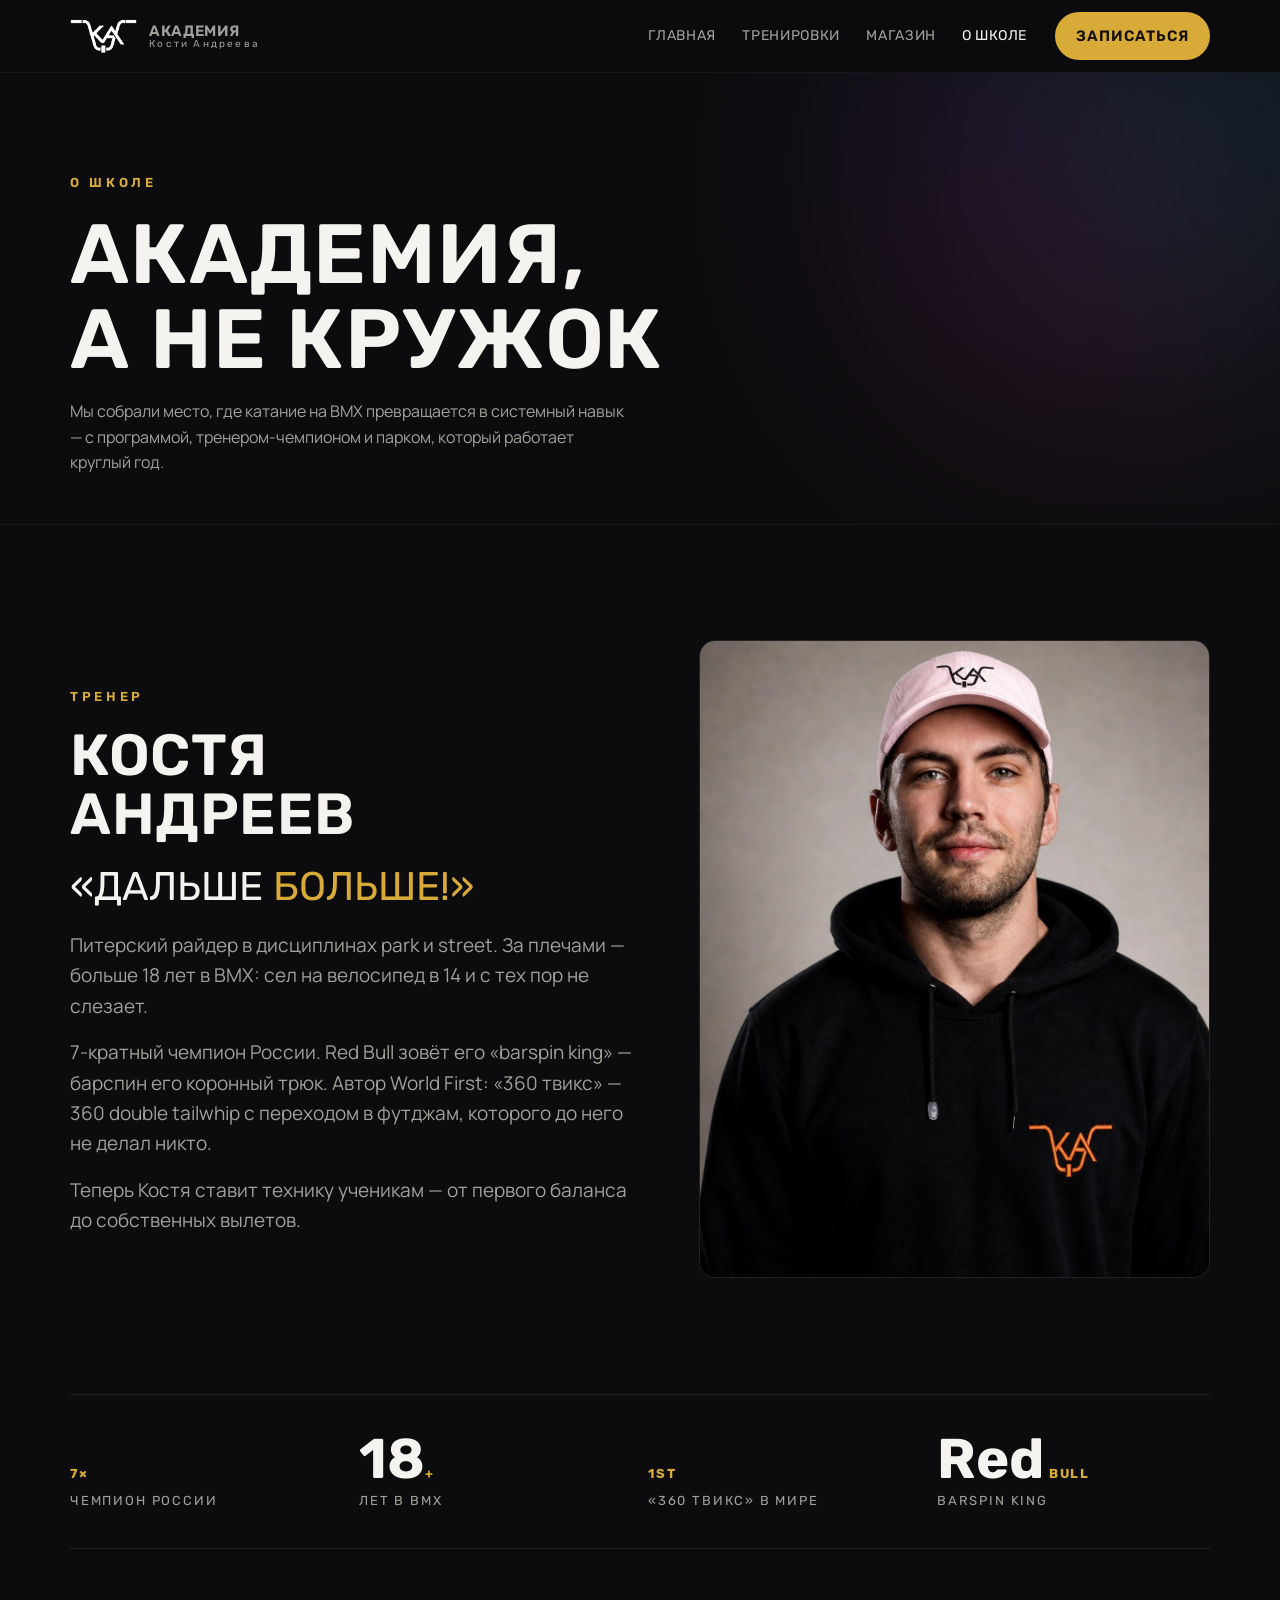
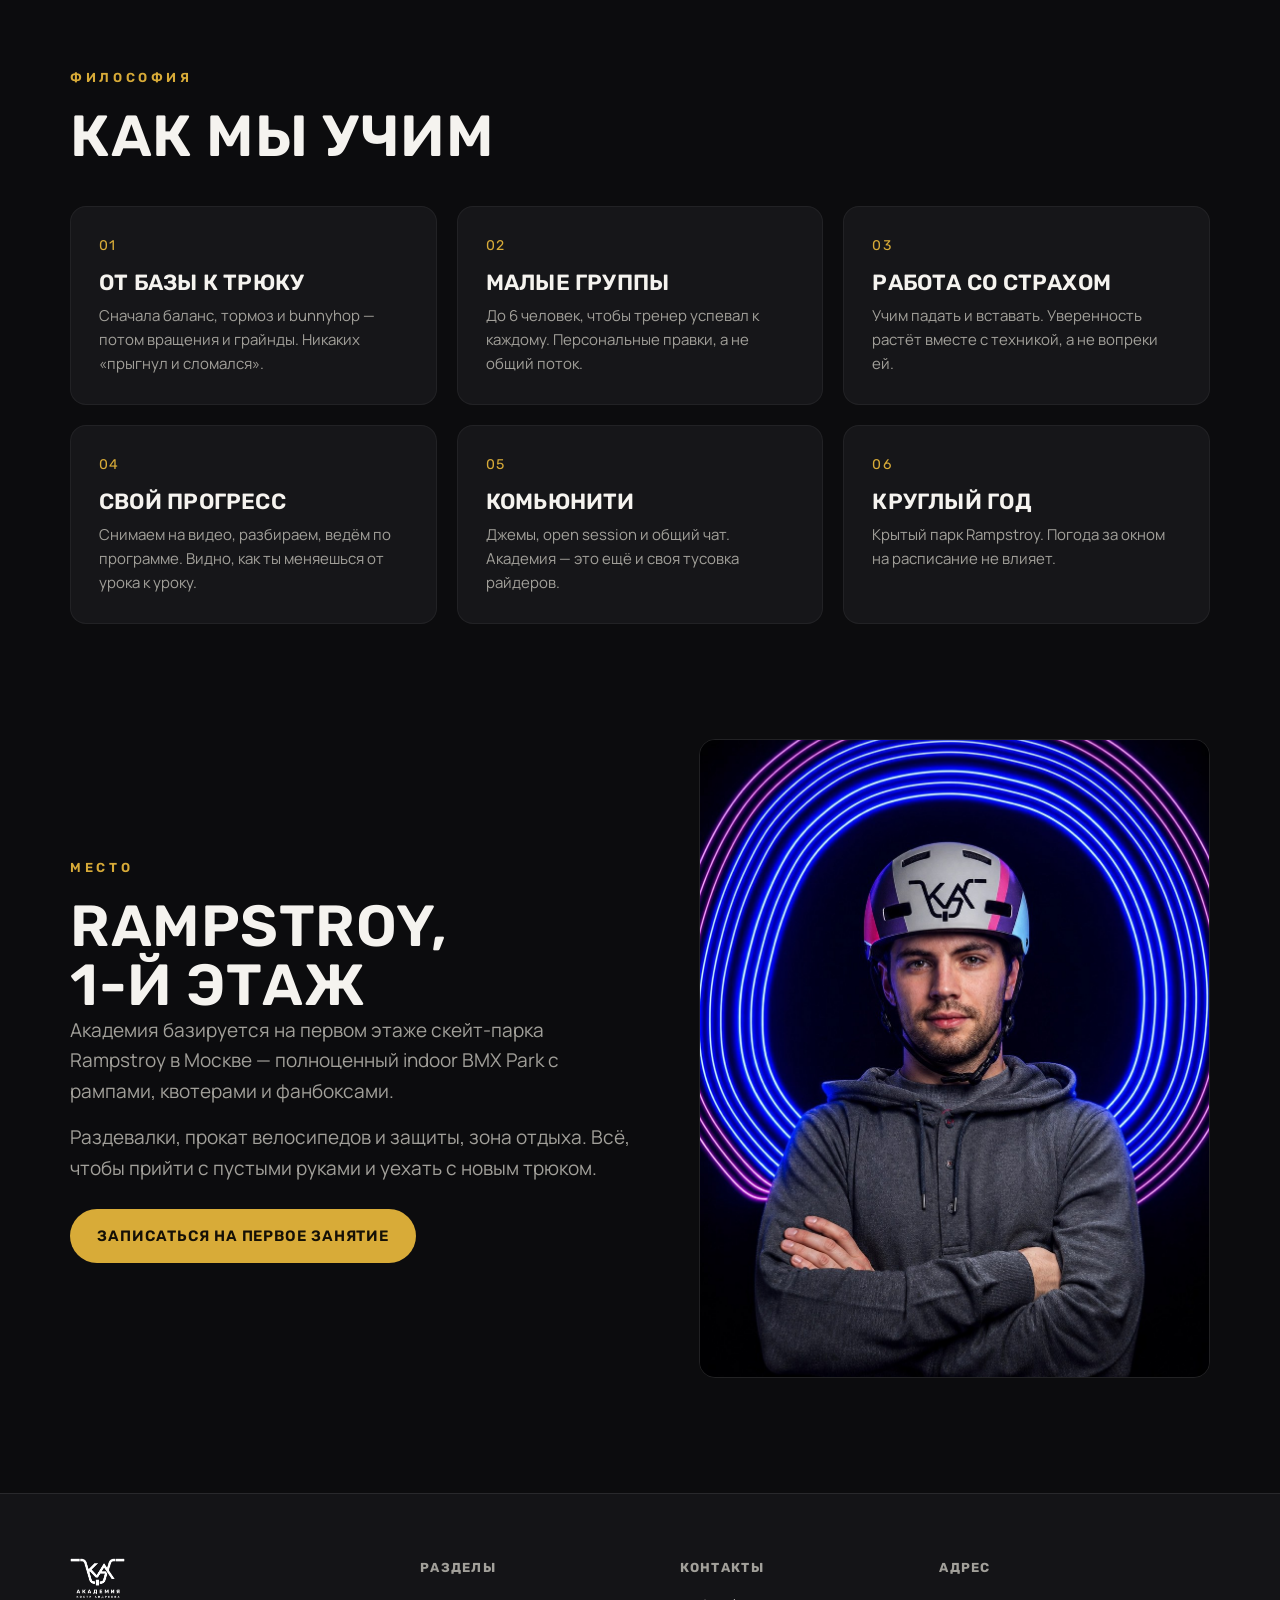
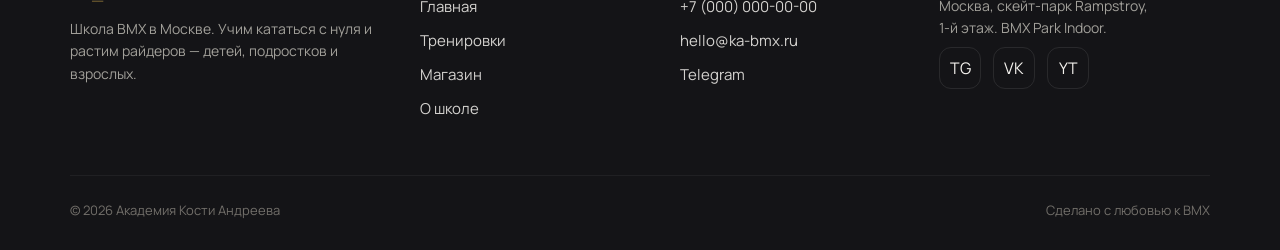
==== about.html @ 8b7b860c "Сайт «Академия Кости Андреева» — школа BMX Статический сайт (HTML/CSS/JS, без сборки), адаптив под д" ====
<!DOCTYPE html>
<html lang="ru">
<head>
<meta charset="UTF-8">
<meta name="viewport" content="width=device-width, initial-scale=1">
<title>О школе и тренере — Академия Кости Андреева</title>
<meta name="description" content="Костя Андреев — 7× чемпион России по BMX, автор World First трюка «360 твикс», barspin king по версии Red Bull. История и философия академии.">
<link rel="icon" type="image/png" sizes="32x32" href="assets/logo/favicon-32.png">
<link rel="apple-touch-icon" href="assets/logo/favicon-180.png">
<link rel="preconnect" href="https://fonts.googleapis.com">
<link rel="preconnect" href="https://fonts.gstatic.com" crossorigin>
<link href="https://fonts.googleapis.com/css2?family=Rubik:wght@500;600;700;800;900&family=Manrope:wght@400;500;600;700&display=swap&subset=cyrillic,latin" rel="stylesheet">
<link rel="stylesheet" href="styles.css">
</head>
<body>

<header class="header">
  <nav class="nav container">
    <a class="brand" href="index.html">
      <img src="assets/logo/logo-mark-white.png" alt="Логотип">
      <span style="line-height:1"><b>Академия</b><span>Кости Андреева</span></span>
    </a>
    <div class="nav-links" id="menu">
      <a href="index.html">Главная</a>
      <a href="training.html">Тренировки</a>
      <a href="shop.html">Магазин</a>
      <a href="about.html" aria-current="page">О школе</a>
      <a class="btn btn-gold" href="training.html#zapis">Записаться</a>
    </div>
    <a class="btn btn-gold desk" href="training.html#zapis">Записаться</a>
    <button class="burger" aria-label="Меню"><span></span><span></span><span></span></button>
  </nav>
</header>

<section class="phero">
  <div class="hero-glow"></div>
  <div class="container">
    <div class="eyebrow">О школе</div>
    <h1>Академия,<br>а не кружок</h1>
    <p>Мы собрали место, где катание на BMX превращается в системный навык — с программой, тренером-чемпионом и парком, который работает круглый год.</p>
  </div>
</section>

<section class="section">
  <div class="container split">
    <div class="reveal">
      <div class="eyebrow">Тренер</div>
      <h2 class="sec-title">Костя<br>Андреев</h2>
      <p class="quote">«Дальше <span class="g">больше!»</span></p>
      <p class="lead">Питерский райдер в дисциплинах park и street. За плечами — больше 18 лет в BMX: сел на велосипед в 14 и с тех пор не слезает.</p>
      <p class="lead" style="margin-top:16px">7-кратный чемпион России. Red Bull зовёт его «barspin king» — барспин его коронный трюк. Автор World First: «360 твикс» — 360 double tailwhip с переходом в футджам, которого до него не делал никто.</p>
      <p class="lead" style="margin-top:16px">Теперь Костя ставит технику ученикам — от первого баланса до собственных вылетов.</p>
    </div>
    <div class="media reveal"><img src="assets/img/rider-hoodie.jpg" alt="Костя Андреев"></div>
  </div>
</section>

<section class="section" style="padding-top:0">
  <div class="container">
    <div class="stats reveal">
      <div class="stat"><b><span class="g">7×</span></b><span>чемпион России</span></div>
      <div class="stat"><b>18<span class="g">+</span></b><span>лет в BMX</span></div>
      <div class="stat"><b><span class="g">1st</span></b><span>«360 твикс» в мире</span></div>
      <div class="stat"><b>Red<span class="g"> Bull</span></b><span>barspin king</span></div>
    </div>
  </div>
</section>

<section class="section" style="padding-top:0">
  <div class="container">
    <div class="reveal" style="margin-bottom:40px">
      <div class="eyebrow">Философия</div>
      <h2 class="sec-title">Как мы учим</h2>
    </div>
    <div class="grid g-3">
      <div class="card reveal"><div class="num">01</div><h3>От базы к трюку</h3><p>Сначала баланс, тормоз и bunnyhop — потом вращения и грайнды. Никаких «прыгнул и сломался».</p></div>
      <div class="card reveal"><div class="num">02</div><h3>Малые группы</h3><p>До 6 человек, чтобы тренер успевал к каждому. Персональные правки, а не общий поток.</p></div>
      <div class="card reveal"><div class="num">03</div><h3>Работа со страхом</h3><p>Учим падать и вставать. Уверенность растёт вместе с техникой, а не вопреки ей.</p></div>
      <div class="card reveal"><div class="num">04</div><h3>Свой прогресс</h3><p>Снимаем на видео, разбираем, ведём по программе. Видно, как ты меняешься от урока к уроку.</p></div>
      <div class="card reveal"><div class="num">05</div><h3>Комьюнити</h3><p>Джемы, open session и общий чат. Академия — это ещё и своя тусовка райдеров.</p></div>
      <div class="card reveal"><div class="num">06</div><h3>Круглый год</h3><p>Крытый парк Rampstroy. Погода за окном на расписание не влияет.</p></div>
    </div>
  </div>
</section>

<section class="section" style="padding-top:0">
  <div class="container split rev">
    <div class="media reveal"><img src="assets/img/rider-neon.jpg" alt="Тренировка"></div>
    <div class="reveal">
      <div class="eyebrow">Место</div>
      <h2 class="sec-title">Rampstroy,<br>1-й этаж</h2>
      <p class="lead">Академия базируется на первом этаже скейт-парка Rampstroy в Москве — полноценный indoor BMX Park с рампами, квотерами и фанбоксами.</p>
      <p class="lead" style="margin-top:16px">Раздевалки, прокат велосипедов и защиты, зона отдыха. Всё, чтобы прийти с пустыми руками и уехать с новым трюком.</p>
      <a class="btn btn-gold" style="margin-top:26px" href="training.html#zapis">Записаться на первое занятие</a>
    </div>
  </div>
</section>

<!--FOOTER-->
<footer class="footer">
  <div class="container">
    <div class="f-grid">
      <div>
        <img class="flogo" src="assets/logo/logo-full-white.png" alt="Академия Кости Андреева">
        <p class="small">Школа BMX в Москве. Учим кататься с нуля и растим райдеров — детей, подростков и взрослых.</p>
      </div>
      <div>
        <h4>Разделы</h4>
        <a class="fl" href="index.html">Главная</a>
        <a class="fl" href="training.html">Тренировки</a>
        <a class="fl" href="shop.html">Магазин</a>
        <a class="fl" href="about.html">О школе</a>
      </div>
      <div>
        <h4>Контакты</h4>
        <a class="fl" href="tel:+70000000000">+7 (000) 000-00-00</a>
        <a class="fl" href="mailto:hello@ka-bmx.ru">hello@ka-bmx.ru</a>
        <a class="fl" href="https://t.me/">Telegram</a>
      </div>
      <div>
        <h4>Адрес</h4>
        <p class="small">Москва, скейт-парк Rampstroy,<br>1-й этаж. BMX Park Indoor.</p>
        <div class="socials">
          <a href="https://t.me/" aria-label="Telegram">TG</a>
          <a href="https://vk.com/" aria-label="VK">VK</a>
          <a href="https://youtube.com/" aria-label="YouTube">YT</a>
        </div>
      </div>
    </div>
    <div class="f-bottom">
      <span>© <span data-year>2026</span> Академия Кости Андреева</span>
      <span>Сделано с любовью к BMX</span>
    </div>
  </div>
</footer>

<script src="app.js"></script>
</body>
</html>
---- styles.css ----
:root{
  --bg:#0c0c0e;
  --bg-2:#141417;
  --bg-3:#1b1b1f;
  --card:#161619;
  --ink:#f5f3ef;
  --muted:#a2a09a;
  --muted-2:#726f6a;
  --gold:#d8ab38;
  --gold-hi:#f0c85c;
  --line:rgba(255,255,255,.09);
  --line-2:rgba(255,255,255,.05);
  --neon-a:#ff2e9a;
  --neon-b:#7b5cff;
  --neon-c:#22d3ee;
  --r:16px;
  --maxw:1180px;
  --ease:cubic-bezier(.2,.7,.2,1);
}

*{box-sizing:border-box;margin:0;padding:0}
html{scroll-behavior:smooth;-webkit-text-size-adjust:100%}
body{
  font-family:"Manrope",system-ui,-apple-system,Segoe UI,Roboto,sans-serif;
  background:var(--bg);color:var(--ink);line-height:1.6;
  font-size:16px;overflow-x:hidden;-webkit-font-smoothing:antialiased;
}
img{max-width:100%;display:block}
a{color:inherit;text-decoration:none}
h1,h2,h3,.display{font-family:"Rubik",Impact,sans-serif;font-weight:600;line-height:1.02;text-transform:uppercase;letter-spacing:.01em}
::selection{background:var(--gold);color:#000}

.container{width:100%;max-width:var(--maxw);margin:0 auto;padding:0 20px}
.section{padding:clamp(56px,9vw,120px) 0}
.eyebrow{
  font-family:"Rubik",sans-serif;text-transform:uppercase;letter-spacing:.28em;
  font-size:13px;color:var(--gold);font-weight:600;display:inline-block;margin-bottom:18px;
}
.sec-title{font-size:clamp(30px,5.4vw,58px)}
.lead{color:var(--muted);font-size:clamp(16px,2vw,19px);max-width:60ch}

/* buttons */
.btn{
  display:inline-flex;align-items:center;gap:10px;cursor:pointer;
  font-family:"Rubik",sans-serif;text-transform:uppercase;letter-spacing:.06em;font-weight:600;
  font-size:15px;padding:14px 26px;border-radius:100px;border:1px solid transparent;
  transition:transform .2s var(--ease),background .2s,color .2s,border-color .2s;
}
.btn:hover{transform:translateY(-2px)}
.btn-gold{background:var(--gold);color:#151006}
.btn-gold:hover{background:var(--gold-hi)}
.btn-ghost{border-color:var(--line);color:var(--ink);background:transparent}
.btn-ghost:hover{border-color:var(--gold);color:var(--gold)}
.btn-block{width:100%;justify-content:center}

/* header */
.header{position:sticky;top:0;z-index:50;background:rgba(12,12,14,.72);backdrop-filter:blur(14px);border-bottom:1px solid var(--line-2)}
.nav{display:flex;align-items:center;gap:28px;height:72px}
.brand{display:flex;align-items:center;gap:12px;margin-right:auto}
.brand img{height:34px;width:auto}
.brand b{font-family:"Rubik",sans-serif;text-transform:uppercase;font-size:15px;letter-spacing:.04em;font-weight:600;line-height:1}
.brand span{display:block;font-size:10px;letter-spacing:.22em;color:var(--muted);font-family:"Rubik",sans-serif}
.nav-links{display:flex;gap:26px;align-items:center}
.nav-links a{font-family:"Rubik",sans-serif;text-transform:uppercase;letter-spacing:.05em;font-size:14px;color:var(--muted);transition:color .2s}
.nav-links a:hover,.nav-links a[aria-current="page"]{color:var(--ink)}
.nav .btn{padding:11px 20px}
@media(min-width:901px){.nav-links>.btn{display:none}}
.burger{display:none;background:none;border:0;cursor:pointer;flex-direction:column;gap:5px;padding:8px}
.burger span{width:24px;height:2px;background:var(--ink);transition:.25s}

/* hero */
.hero{position:relative;min-height:calc(100vh - 72px);display:flex;flex-direction:column;justify-content:center;overflow:hidden}
.hero-bg{position:absolute;inset:0;z-index:0}
.hero-bg img{width:100%;height:100%;object-fit:cover;opacity:.34;filter:grayscale(.2) contrast(1.05)}
.hero-bg::after{content:"";position:absolute;inset:0;background:
  radial-gradient(60% 60% at 70% 20%,rgba(123,92,255,.18),transparent 70%),
  linear-gradient(180deg,rgba(12,12,14,.55) 0%,rgba(12,12,14,.8) 60%,var(--bg) 100%)}
.hero-glow{position:absolute;z-index:0;width:640px;height:640px;right:-120px;top:-160px;border-radius:50%;
  background:conic-gradient(from 200deg,var(--neon-a),var(--neon-b),var(--neon-c),var(--neon-a));
  filter:blur(120px);opacity:.22;pointer-events:none}
.hero-inner{position:relative;z-index:1;padding-top:60px;padding-bottom:60px}
.hero h1{font-size:clamp(44px,10vw,120px);letter-spacing:-.01em}
.hero h1 .g{color:var(--gold)}
.hero .tag{font-family:"Rubik",sans-serif;text-transform:uppercase;letter-spacing:.3em;color:var(--muted);font-size:clamp(12px,2.4vw,16px);margin-bottom:22px}
.hero .lead{margin:22px 0 34px;max-width:34ch}
.hero-cta{display:flex;gap:14px;flex-wrap:wrap}
.hero-mark{position:absolute;right:2%;bottom:6%;width:min(38vw,420px);opacity:.9;z-index:1;pointer-events:none}
@media(max-width:820px){.hero-mark{display:none}}

/* stats */
.stats{display:grid;grid-template-columns:repeat(4,1fr);gap:16px;border-top:1px solid var(--line);border-bottom:1px solid var(--line);padding:36px 0}
.stat b{font-family:"Rubik",sans-serif;font-size:clamp(34px,6vw,56px);color:var(--ink);display:block;line-height:1}
.stat b .g{color:var(--gold)}
.stat span{color:var(--muted);font-size:13px;text-transform:uppercase;letter-spacing:.14em;font-family:"Rubik",sans-serif}
@media(max-width:640px){.stats{grid-template-columns:repeat(2,1fr);gap:28px 16px}}

/* generic grid */
.grid{display:grid;gap:20px}
.g-3{grid-template-columns:repeat(3,1fr)}
.g-2{grid-template-columns:repeat(2,1fr)}
.g-4{grid-template-columns:repeat(4,1fr)}
@media(max-width:900px){.g-3,.g-4{grid-template-columns:repeat(2,1fr)}}
@media(max-width:600px){.g-2,.g-3,.g-4{grid-template-columns:1fr}}

/* cards */
.card{background:var(--card);border:1px solid var(--line-2);border-radius:var(--r);padding:28px;transition:border-color .25s,transform .25s var(--ease)}
.card:hover{border-color:var(--gold);transform:translateY(-4px)}
.card .num{font-family:"Rubik",sans-serif;font-size:14px;color:var(--gold);letter-spacing:.1em}
.card h3{font-size:22px;margin:14px 0 10px}
.card p{color:var(--muted);font-size:15px}
.card ul{list-style:none;margin-top:16px;display:flex;flex-direction:column;gap:9px}
.card li{color:var(--muted);font-size:14px;padding-left:22px;position:relative}
.card li::before{content:"";position:absolute;left:0;top:9px;width:9px;height:9px;background:var(--gold);border-radius:2px;transform:rotate(45deg)}
.card .price{font-family:"Rubik",sans-serif;font-size:26px;margin-top:18px}
.card .price small{font-size:13px;color:var(--muted);font-family:"Manrope"}

/* split */
.split{display:grid;grid-template-columns:1.05fr .95fr;gap:clamp(28px,5vw,64px);align-items:center}
.split.rev>*:first-child{order:2}
@media(max-width:860px){.split{grid-template-columns:1fr}.split.rev>*:first-child{order:0}}
.media{border-radius:var(--r);overflow:hidden;border:1px solid var(--line);position:relative}
.media img{width:100%;aspect-ratio:4/5;object-fit:cover}
.media.wide img{aspect-ratio:16/10}

/* coach quote */
.quote{font-family:"Rubik",sans-serif;text-transform:uppercase;font-size:clamp(24px,4vw,40px);line-height:1.05;margin:22px 0}
.quote .g{color:var(--gold)}

/* schedule table */
.table-wrap{overflow-x:auto;border:1px solid var(--line);border-radius:var(--r)}
table{width:100%;border-collapse:collapse;min-width:560px}
th,td{text-align:left;padding:16px 18px;border-bottom:1px solid var(--line-2);font-size:15px}
th{font-family:"Rubik",sans-serif;text-transform:uppercase;letter-spacing:.08em;font-size:13px;color:var(--gold);background:var(--bg-2)}
tr:last-child td{border-bottom:0}
td .tag-min{color:var(--muted);font-size:13px}

/* shop */
.product{background:var(--card);border:1px solid var(--line-2);border-radius:var(--r);overflow:hidden;transition:border-color .25s,transform .25s var(--ease)}
.product:hover{border-color:var(--gold);transform:translateY(-4px)}
.product .ph{aspect-ratio:1/1;background:var(--bg-3);display:flex;align-items:center;justify-content:center;position:relative;overflow:hidden}
.product .ph img{width:100%;height:100%;object-fit:cover}
.product .ph .lg{width:52%;opacity:.9}
.product .body{padding:18px 20px}
.product h3{font-size:18px}
.product .row{display:flex;align-items:center;justify-content:space-between;margin-top:12px}
.product .p{font-family:"Rubik",sans-serif;font-size:22px}
.pill{display:inline-block;font-family:"Rubik",sans-serif;font-size:11px;letter-spacing:.12em;text-transform:uppercase;color:var(--gold);border:1px solid var(--gold);border-radius:100px;padding:4px 10px}

/* cta band */
.band{background:linear-gradient(120deg,#16130a,#0c0c0e);border:1px solid var(--line);border-radius:24px;padding:clamp(32px,6vw,64px);text-align:center;position:relative;overflow:hidden}
.band::before{content:"";position:absolute;inset:0;background:radial-gradient(60% 120% at 50% 0%,rgba(216,171,56,.14),transparent 60%)}
.band>*{position:relative}
.band h2{font-size:clamp(30px,6vw,60px)}
.band p{color:var(--muted);margin:16px auto 30px;max-width:44ch}

/* about / features */
.feat{display:flex;gap:16px;align-items:flex-start}
.feat .ic{flex:0 0 46px;height:46px;border-radius:12px;background:var(--bg-3);display:grid;place-items:center;color:var(--gold);font-family:"Rubik";font-size:20px;border:1px solid var(--line)}
.feat h3{font-size:18px;margin-bottom:6px}
.feat p{color:var(--muted);font-size:14px}

/* footer */
.footer{border-top:1px solid var(--line);background:var(--bg-2);padding:64px 0 30px}
.f-grid{display:grid;grid-template-columns:1.4fr 1fr 1fr 1.2fr;gap:34px}
@media(max-width:860px){.f-grid{grid-template-columns:1fr 1fr}}
@media(max-width:520px){.f-grid{grid-template-columns:1fr}}
.footer img.flogo{height:44px;margin-bottom:16px}
.footer h4{font-family:"Rubik",sans-serif;text-transform:uppercase;letter-spacing:.1em;font-size:13px;color:var(--muted);margin-bottom:16px}
.footer a.fl{display:block;color:var(--ink);opacity:.85;margin-bottom:10px;font-size:15px;transition:color .2s}
.footer a.fl:hover{color:var(--gold)}
.footer p.small{color:var(--muted);font-size:14px}
.socials{display:flex;gap:12px;margin-top:8px}
.socials a{width:42px;height:42px;border:1px solid var(--line);border-radius:12px;display:grid;place-items:center;color:var(--ink);transition:.2s}
.socials a:hover{border-color:var(--gold);color:var(--gold)}
.f-bottom{display:flex;justify-content:space-between;gap:14px;flex-wrap:wrap;border-top:1px solid var(--line-2);margin-top:44px;padding-top:24px;color:var(--muted-2);font-size:13px}

/* page hero (inner pages) */
.phero{padding:clamp(48px,8vw,96px) 0 clamp(28px,4vw,48px);border-bottom:1px solid var(--line-2);position:relative;overflow:hidden}
.phero .hero-glow{opacity:.16;width:480px;height:480px;right:-80px;top:-140px}
.phero h1{font-size:clamp(38px,8vw,84px)}
.phero p{color:var(--muted);margin-top:16px;max-width:56ch}

/* reveal */
.reveal{opacity:0;transform:translateY(22px);transition:opacity .7s var(--ease),transform .7s var(--ease)}
.reveal.in{opacity:1;transform:none}

/* mobile nav */
@media(max-width:900px){
  .nav-links{position:fixed;inset:72px 0 auto 0;flex-direction:column;background:var(--bg-2);
    border-bottom:1px solid var(--line);padding:22px 20px;gap:20px;transform:translateY(-140%);
    transition:transform .35s var(--ease);align-items:flex-start}
  .nav-links.open{transform:none}
  .nav-links a{font-size:20px}
  .burger{display:flex}
  .nav .btn.desk{display:none}
}
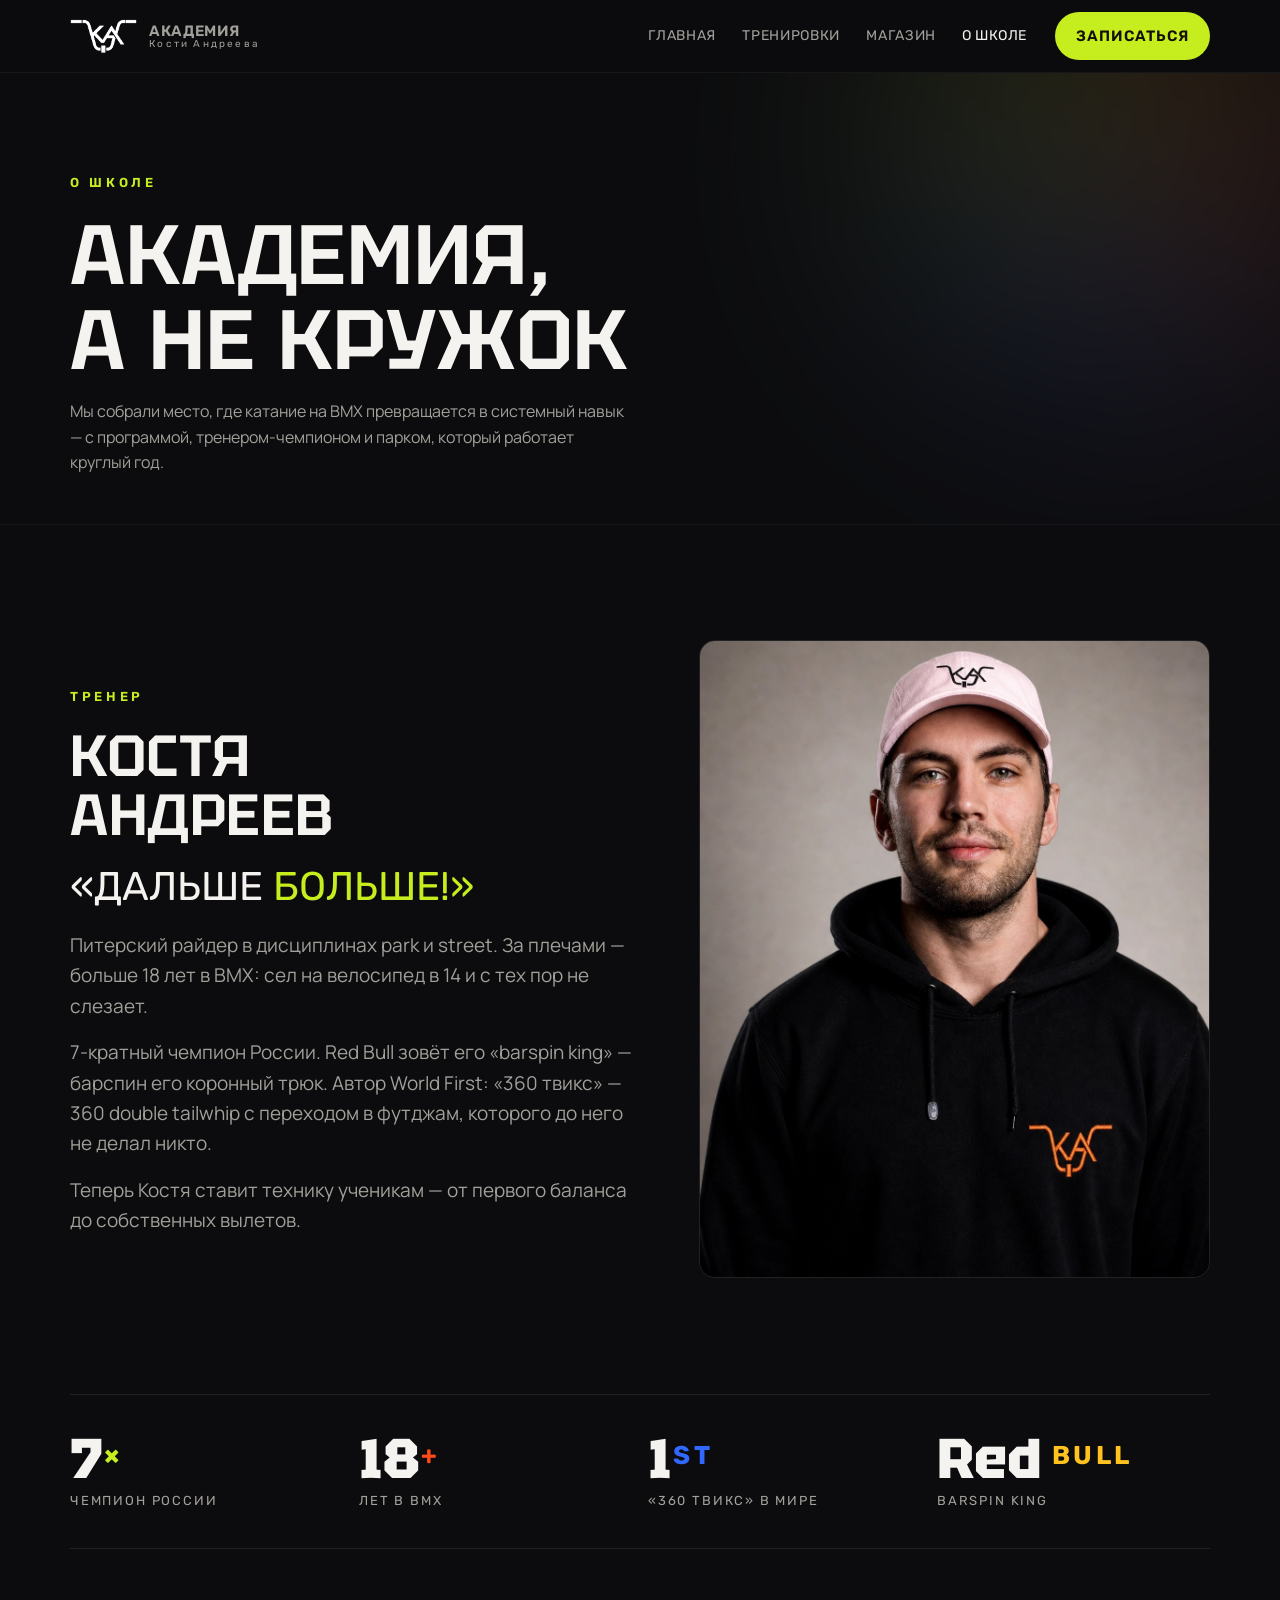
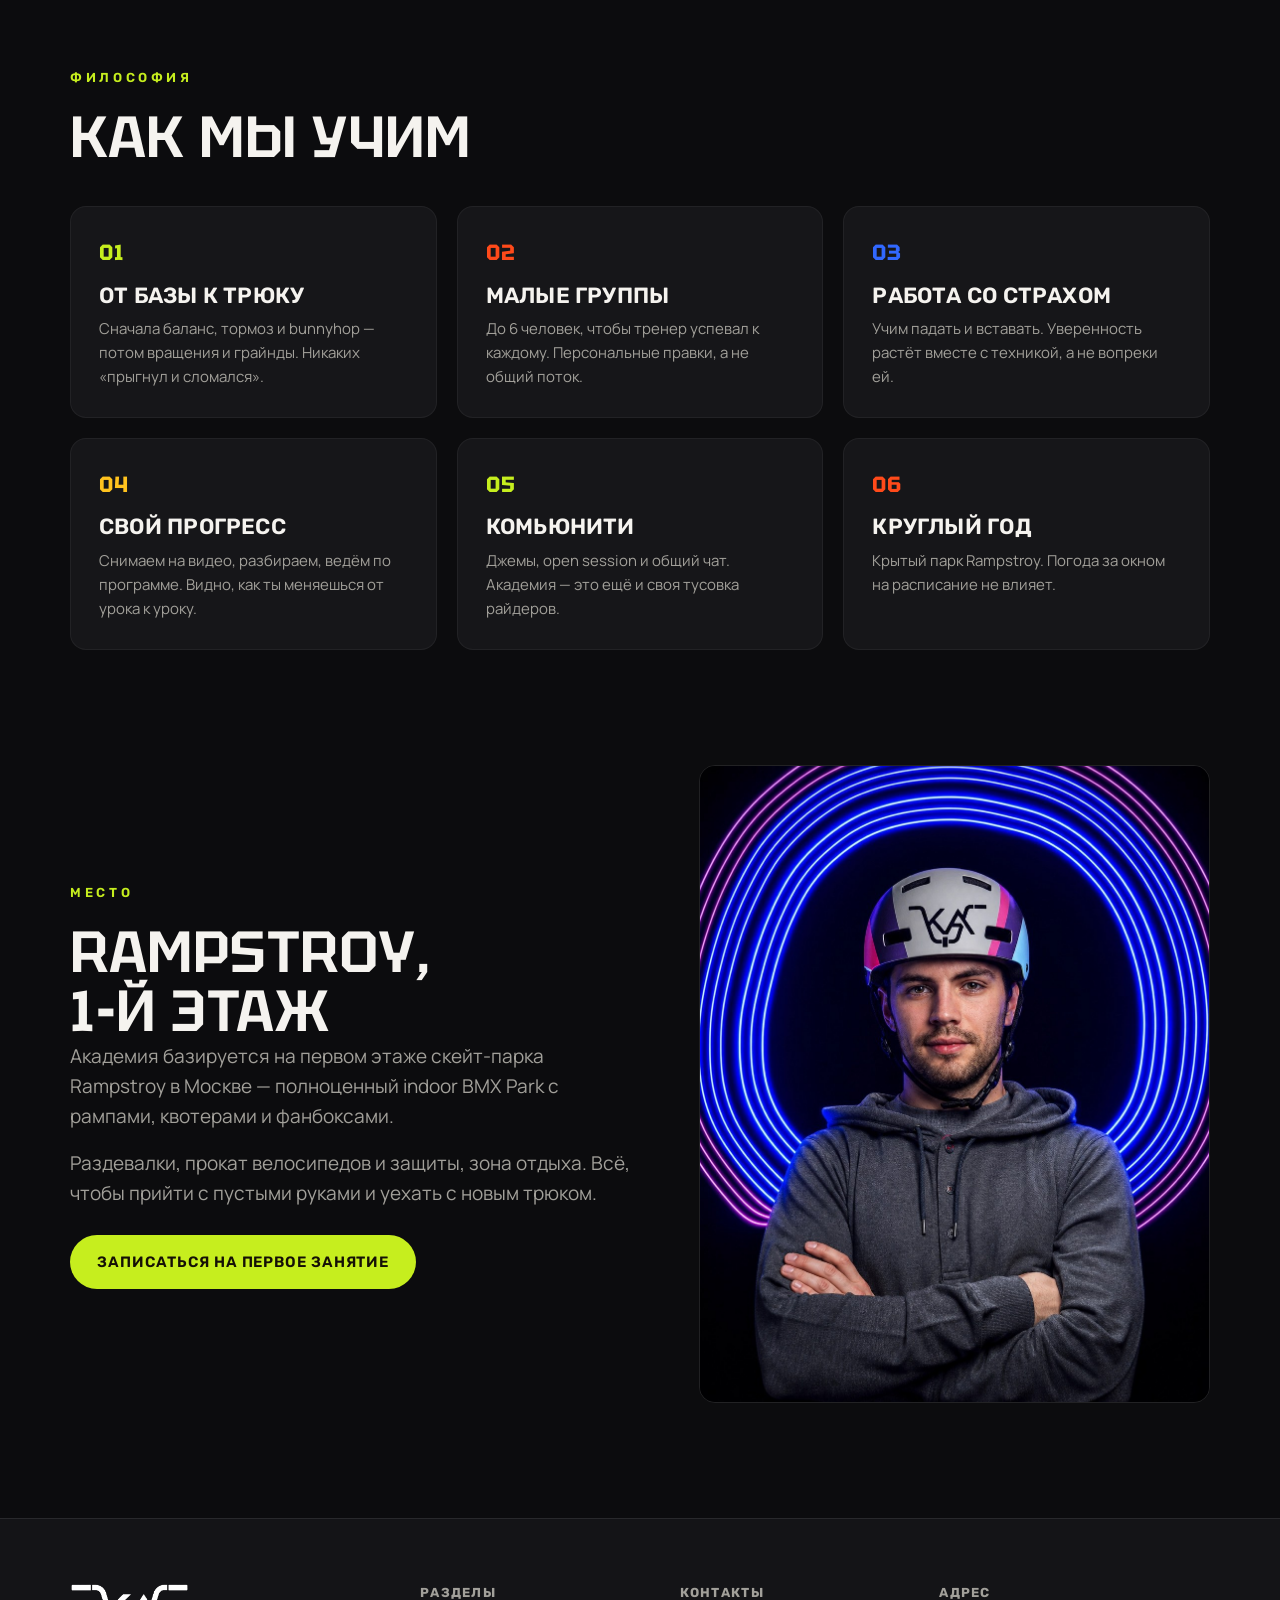
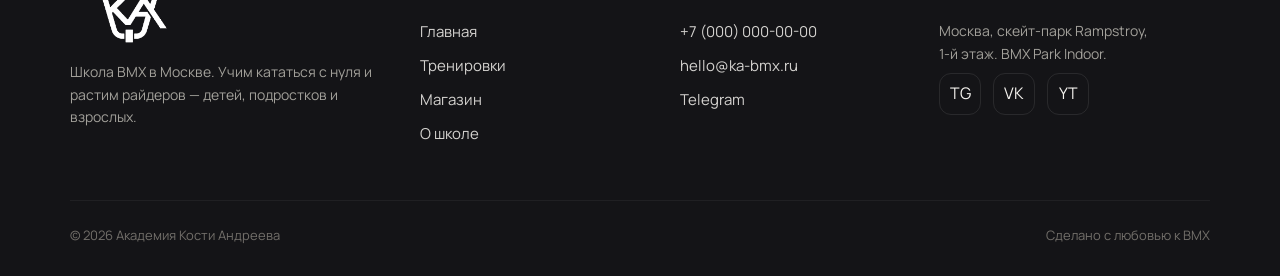
==== commit 1bf50bb9: "Итерация 2: цвет, брендовая палитра, мерч-модалка, шрифт Tektur - палитра из брендбука: лайм/оранж/с" ====
--- a/about.html
+++ b/about.html
@@ -9,7 +9,7 @@
 <link rel="apple-touch-icon" href="assets/logo/favicon-180.png">
 <link rel="preconnect" href="https://fonts.googleapis.com">
 <link rel="preconnect" href="https://fonts.gstatic.com" crossorigin>
-<link href="https://fonts.googleapis.com/css2?family=Rubik:wght@500;600;700;800;900&family=Manrope:wght@400;500;600;700&display=swap&subset=cyrillic,latin" rel="stylesheet">
+<link href="https://fonts.googleapis.com/css2?family=Tektur:wght@600;700;800;900&family=Rubik:wght@500;600;700;800;900&family=Manrope:wght@400;500;600;700&display=swap&subset=cyrillic,latin" rel="stylesheet">
 <link rel="stylesheet" href="styles.css">
 </head>
 <body>
@@ -58,9 +58,9 @@
 <section class="section" style="padding-top:0">
   <div class="container">
     <div class="stats reveal">
-      <div class="stat"><b><span class="g">7×</span></b><span>чемпион России</span></div>
+      <div class="stat"><b>7<span class="g">×</span></b><span>чемпион России</span></div>
       <div class="stat"><b>18<span class="g">+</span></b><span>лет в BMX</span></div>
-      <div class="stat"><b><span class="g">1st</span></b><span>«360 твикс» в мире</span></div>
+      <div class="stat"><b>1<span class="g">st</span></b><span>«360 твикс» в мире</span></div>
       <div class="stat"><b>Red<span class="g"> Bull</span></b><span>barspin king</span></div>
     </div>
   </div>
@@ -101,7 +101,7 @@
   <div class="container">
     <div class="f-grid">
       <div>
-        <img class="flogo" src="assets/logo/logo-full-white.png" alt="Академия Кости Андреева">
+        <img class="flogo" src="assets/logo/logo-mark-white.png" alt="Академия Кости Андреева">
         <p class="small">Школа BMX в Москве. Учим кататься с нуля и растим райдеров — детей, подростков и взрослых.</p>
       </div>
       <div>
--- a/styles.css
+++ b/styles.css
@@ -6,13 +6,18 @@
   --ink:#f5f3ef;
   --muted:#a2a09a;
   --muted-2:#726f6a;
-  --gold:#d8ab38;
-  --gold-hi:#f0c85c;
+  --gold:#c6ee1e;
+  --gold-hi:#d6f851;
+  --lime:#c6ee1e;
+  --orange:#ff4a1a;
+  --blue:#3168ff;
+  --yellow:#ffc21e;
+  --display:"Tektur","Rubik",Impact,sans-serif;
   --line:rgba(255,255,255,.09);
   --line-2:rgba(255,255,255,.05);
-  --neon-a:#ff2e9a;
-  --neon-b:#7b5cff;
-  --neon-c:#22d3ee;
+  --neon-a:#3168ff;
+  --neon-b:#c6ee1e;
+  --neon-c:#ff4a1a;
   --r:16px;
   --maxw:1180px;
   --ease:cubic-bezier(.2,.7,.2,1);
@@ -36,7 +41,7 @@
   font-family:"Rubik",sans-serif;text-transform:uppercase;letter-spacing:.28em;
   font-size:13px;color:var(--gold);font-weight:600;display:inline-block;margin-bottom:18px;
 }
-.sec-title{font-size:clamp(30px,5.4vw,58px)}
+.sec-title{font-family:var(--display);font-size:clamp(30px,5.4vw,58px)}
 .lead{color:var(--muted);font-size:clamp(16px,2vw,19px);max-width:60ch}
 
 /* buttons */
@@ -79,7 +84,7 @@
   background:conic-gradient(from 200deg,var(--neon-a),var(--neon-b),var(--neon-c),var(--neon-a));
   filter:blur(120px);opacity:.22;pointer-events:none}
 .hero-inner{position:relative;z-index:1;padding-top:60px;padding-bottom:60px}
-.hero h1{font-size:clamp(44px,10vw,120px);letter-spacing:-.01em}
+.hero h1{font-family:var(--display);font-size:clamp(42px,9.4vw,116px);letter-spacing:-.01em}
 .hero h1 .g{color:var(--gold)}
 .hero .tag{font-family:"Rubik",sans-serif;text-transform:uppercase;letter-spacing:.3em;color:var(--muted);font-size:clamp(12px,2.4vw,16px);margin-bottom:22px}
 .hero .lead{margin:22px 0 34px;max-width:34ch}
@@ -89,8 +94,42 @@
 
 /* stats */
 .stats{display:grid;grid-template-columns:repeat(4,1fr);gap:16px;border-top:1px solid var(--line);border-bottom:1px solid var(--line);padding:36px 0}
-.stat b{font-family:"Rubik",sans-serif;font-size:clamp(34px,6vw,56px);color:var(--ink);display:block;line-height:1}
-.stat b .g{color:var(--gold)}
+.stat b{font-family:var(--display);font-weight:800;font-size:clamp(40px,5vw,56px);color:var(--ink);display:block;line-height:1}
+.stat b .g{font-size:.46em;vertical-align:.55em;font-weight:700;margin-left:1px}
+.stats .stat:nth-child(1) .g{color:var(--lime)}
+.stats .stat:nth-child(2) .g{color:var(--orange)}
+.stats .stat:nth-child(3) .g{color:var(--blue)}
+.stats .stat:nth-child(4) .g{color:var(--yellow)}
+.grid .card:nth-child(4n+1) .num{color:var(--lime)}
+.grid .card:nth-child(4n+2) .num{color:var(--orange)}
+.grid .card:nth-child(4n+3) .num{color:var(--blue)}
+.grid .card:nth-child(4n+4) .num{color:var(--yellow)}
+.grid .feat:nth-child(4n+1) .ic{color:var(--lime)}
+.grid .feat:nth-child(4n+2) .ic{color:var(--orange)}
+.grid .feat:nth-child(4n+3) .ic{color:var(--blue)}
+.grid .feat:nth-child(4n+4) .ic{color:var(--yellow)}
+.c-lime{color:var(--lime)}.c-blue{color:var(--blue)}.c-orange{color:var(--orange)}.c-yellow{color:var(--yellow)}
+
+/* modal-превью мерча */
+.product{cursor:pointer}
+.modal{position:fixed;inset:0;z-index:100;display:none;align-items:center;justify-content:center;padding:20px}
+.modal.open{display:flex}
+.modal-ov{position:absolute;inset:0;background:rgba(6,6,8,.82);backdrop-filter:blur(6px)}
+.modal-box{position:relative;z-index:1;background:var(--bg-2);border:1px solid var(--line);border-radius:20px;max-width:920px;width:100%;max-height:90vh;overflow:auto;display:grid;grid-template-columns:1fr 1fr}
+.modal-img{background:var(--bg-3)}
+.modal-img img{width:100%;height:100%;object-fit:cover;min-height:340px}
+.modal-info{padding:clamp(24px,4vw,40px);display:flex;flex-direction:column}
+.modal-close{position:absolute;top:14px;right:14px;z-index:2;width:40px;height:40px;border-radius:50%;border:1px solid var(--line);background:rgba(0,0,0,.45);color:var(--ink);font-size:22px;line-height:1;cursor:pointer;display:grid;place-items:center;transition:.2s}
+.modal-close:hover{border-color:var(--lime);color:var(--lime)}
+.modal-info h3{font-family:var(--display);font-size:clamp(24px,3vw,34px);margin-bottom:6px}
+.modal-price{font-family:var(--display);font-size:28px;color:var(--lime);margin:4px 0 18px}
+.modal-info p{color:var(--muted);font-size:15px;margin-bottom:22px}
+.modal-lbl{font-family:"Rubik",sans-serif;text-transform:uppercase;letter-spacing:.1em;font-size:12px;color:var(--muted);margin-bottom:10px}
+.chips{display:flex;flex-wrap:wrap;gap:8px;margin-bottom:22px}
+.chip{border:1px solid var(--line);border-radius:8px;padding:8px 14px;font-size:14px;cursor:pointer;transition:.2s;font-family:"Rubik",sans-serif;color:var(--ink);user-select:none}
+.chip:hover,.chip.sel{border-color:var(--lime);color:var(--lime)}
+.modal-info .btn{margin-top:auto}
+@media(max-width:640px){.modal-box{grid-template-columns:1fr}.modal-img img{min-height:0;max-height:36vh}}
 .stat span{color:var(--muted);font-size:13px;text-transform:uppercase;letter-spacing:.14em;font-family:"Rubik",sans-serif}
 @media(max-width:640px){.stats{grid-template-columns:repeat(2,1fr);gap:28px 16px}}
 
@@ -105,7 +144,7 @@
 /* cards */
 .card{background:var(--card);border:1px solid var(--line-2);border-radius:var(--r);padding:28px;transition:border-color .25s,transform .25s var(--ease)}
 .card:hover{border-color:var(--gold);transform:translateY(-4px)}
-.card .num{font-family:"Rubik",sans-serif;font-size:14px;color:var(--gold);letter-spacing:.1em}
+.card .num{font-family:var(--display);font-weight:700;font-size:22px;color:var(--gold);letter-spacing:.04em}
 .card h3{font-size:22px;margin:14px 0 10px}
 .card p{color:var(--muted);font-size:15px}
 .card ul{list-style:none;margin-top:16px;display:flex;flex-direction:column;gap:9px}
@@ -147,10 +186,10 @@
 .pill{display:inline-block;font-family:"Rubik",sans-serif;font-size:11px;letter-spacing:.12em;text-transform:uppercase;color:var(--gold);border:1px solid var(--gold);border-radius:100px;padding:4px 10px}
 
 /* cta band */
-.band{background:linear-gradient(120deg,#16130a,#0c0c0e);border:1px solid var(--line);border-radius:24px;padding:clamp(32px,6vw,64px);text-align:center;position:relative;overflow:hidden}
-.band::before{content:"";position:absolute;inset:0;background:radial-gradient(60% 120% at 50% 0%,rgba(216,171,56,.14),transparent 60%)}
+.band{background:var(--card);border:1px solid var(--line);border-radius:24px;padding:clamp(34px,6vw,64px);text-align:center;position:relative;overflow:hidden}
+.band::before{content:"";position:absolute;left:0;right:0;top:0;height:4px;background:linear-gradient(90deg,var(--lime) 0 25%,var(--blue) 25% 50%,var(--orange) 50% 75%,var(--yellow) 75% 100%)}
 .band>*{position:relative}
-.band h2{font-size:clamp(30px,6vw,60px)}
+.band h2{font-family:var(--display);font-size:clamp(28px,5.6vw,56px)}
 .band p{color:var(--muted);margin:16px auto 30px;max-width:44ch}
 
 /* about / features */
@@ -164,7 +203,7 @@
 .f-grid{display:grid;grid-template-columns:1.4fr 1fr 1fr 1.2fr;gap:34px}
 @media(max-width:860px){.f-grid{grid-template-columns:1fr 1fr}}
 @media(max-width:520px){.f-grid{grid-template-columns:1fr}}
-.footer img.flogo{height:44px;margin-bottom:16px}
+.footer img.flogo{height:60px;width:auto;margin-bottom:18px}
 .footer h4{font-family:"Rubik",sans-serif;text-transform:uppercase;letter-spacing:.1em;font-size:13px;color:var(--muted);margin-bottom:16px}
 .footer a.fl{display:block;color:var(--ink);opacity:.85;margin-bottom:10px;font-size:15px;transition:color .2s}
 .footer a.fl:hover{color:var(--gold)}
@@ -177,7 +216,7 @@
 /* page hero (inner pages) */
 .phero{padding:clamp(48px,8vw,96px) 0 clamp(28px,4vw,48px);border-bottom:1px solid var(--line-2);position:relative;overflow:hidden}
 .phero .hero-glow{opacity:.16;width:480px;height:480px;right:-80px;top:-140px}
-.phero h1{font-size:clamp(38px,8vw,84px)}
+.phero h1{font-family:var(--display);font-size:clamp(38px,8vw,84px)}
 .phero p{color:var(--muted);margin-top:16px;max-width:56ch}
 
 /* reveal */
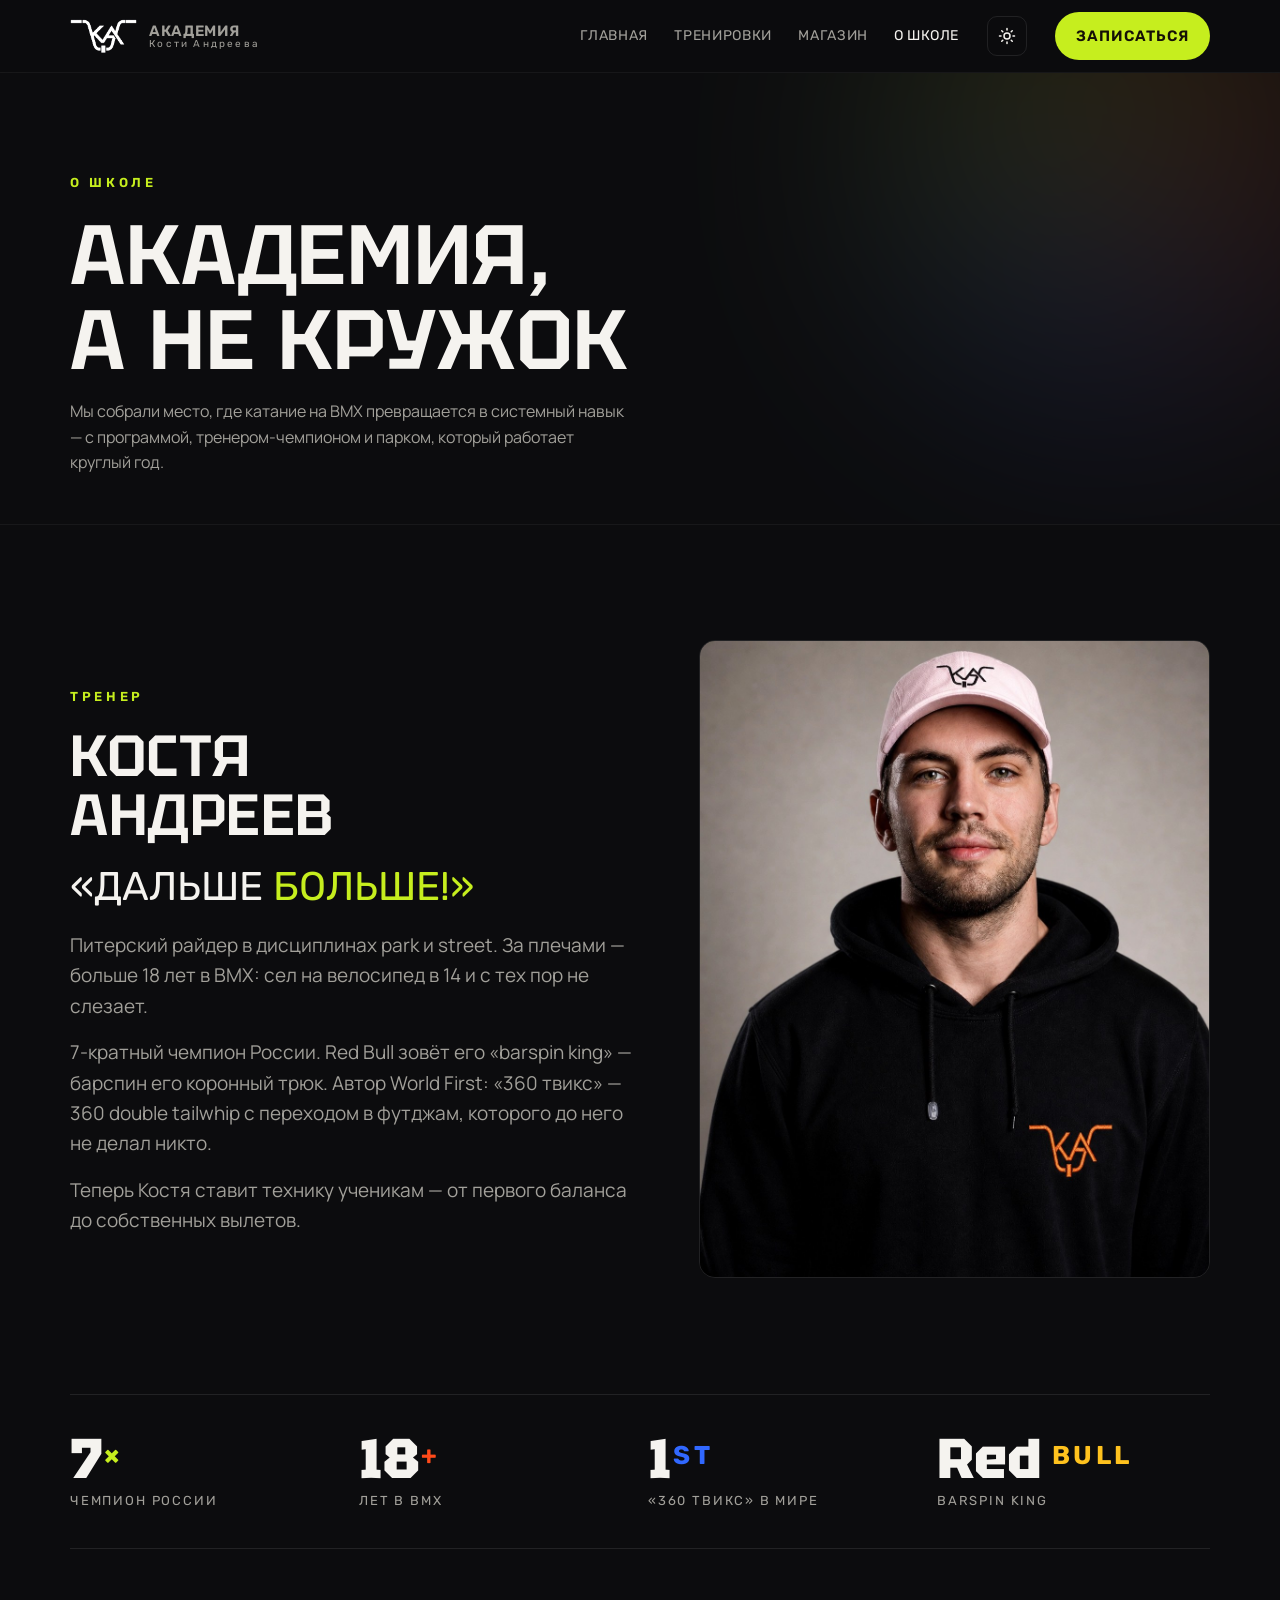
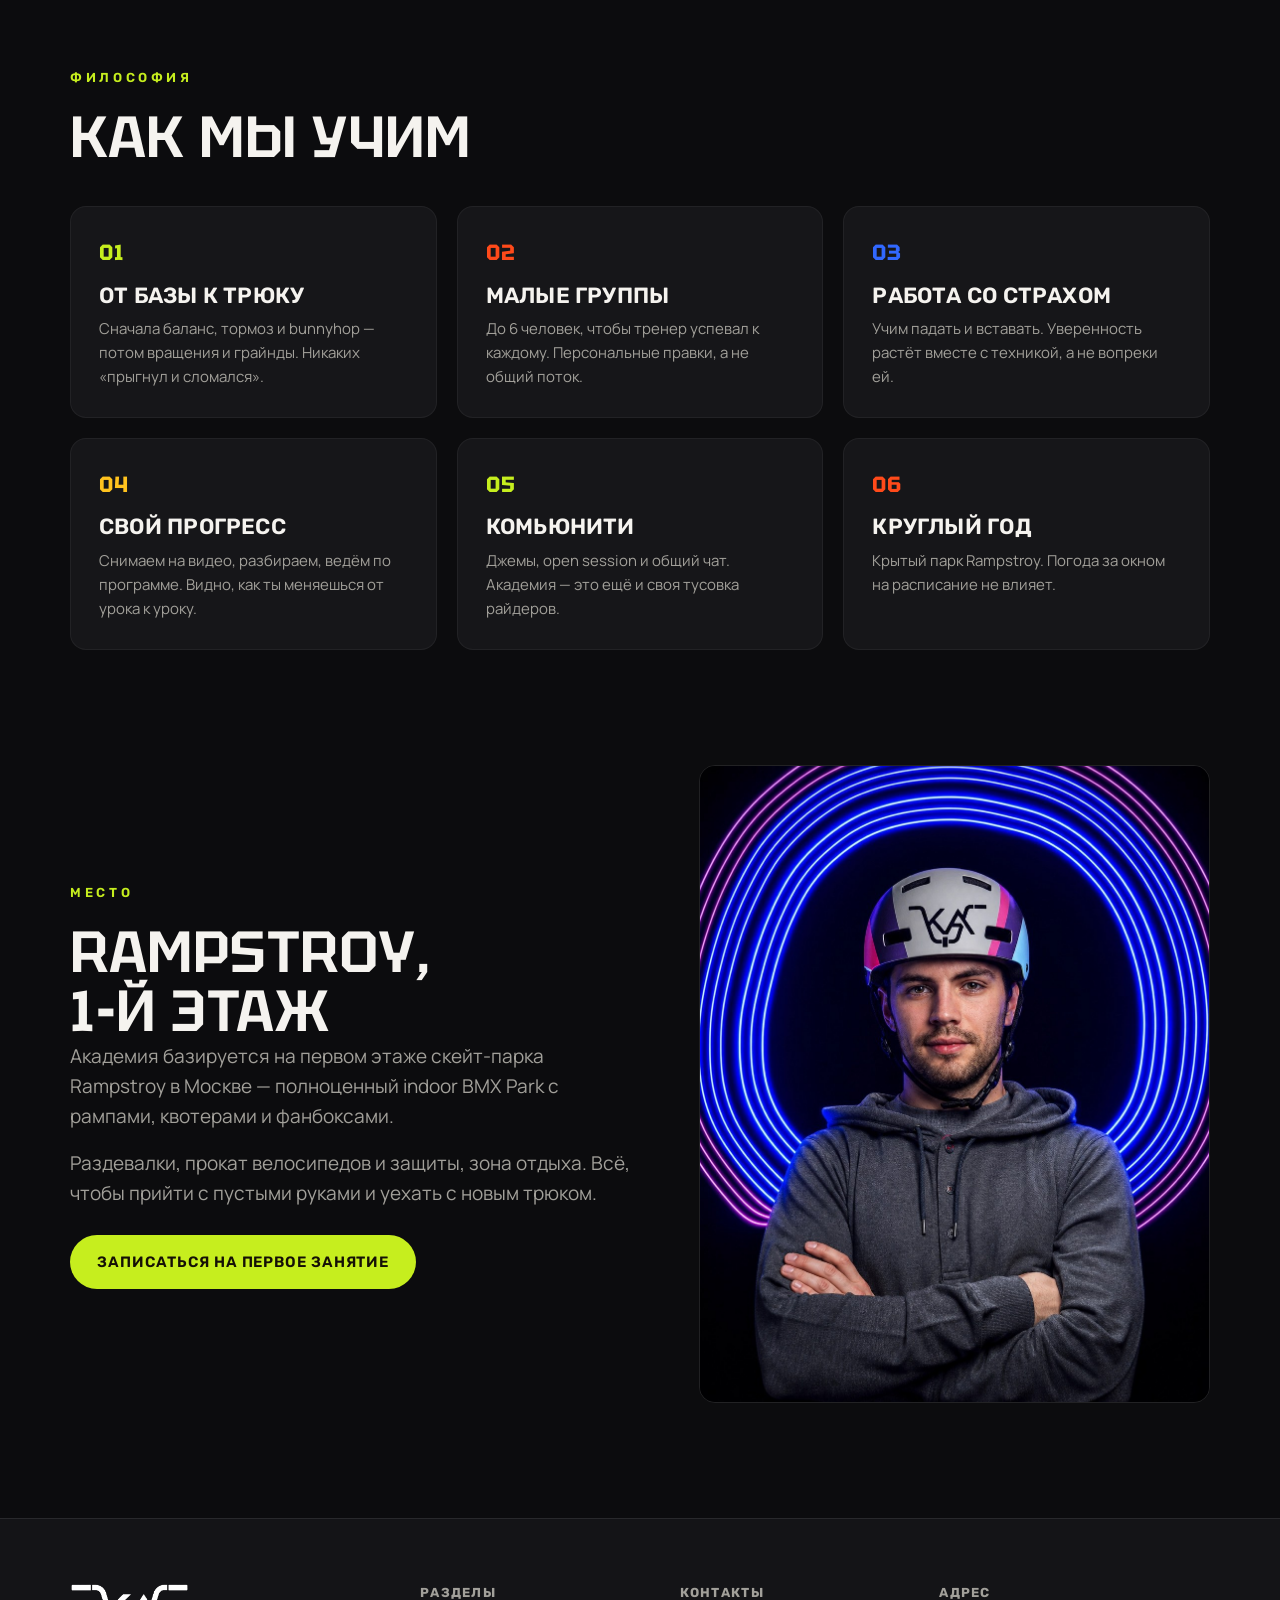
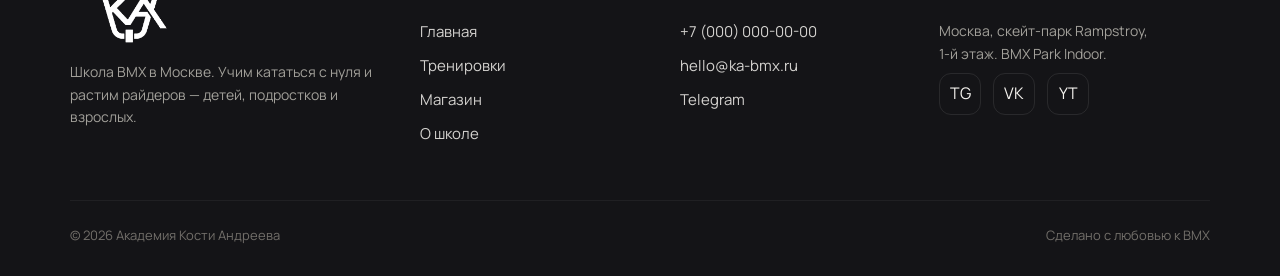
==== commit 41124676: "Светлая тема + переключатель в шапке - палитра на CSS-переменных, светлые токены через [data-theme=l" ====
--- a/about.html
+++ b/about.html
@@ -1,6 +1,7 @@
 <!DOCTYPE html>
 <html lang="ru">
 <head>
+<script>(function(){try{var t=localStorage.getItem("theme");if(t)document.documentElement.setAttribute("data-theme",t);}catch(e){}})();</script>
 <meta charset="UTF-8">
 <meta name="viewport" content="width=device-width, initial-scale=1">
 <title>О школе и тренере — Академия Кости Андреева</title>
@@ -27,6 +28,7 @@
       <a href="about.html" aria-current="page">О школе</a>
       <a class="btn btn-gold" href="training.html#zapis">Записаться</a>
     </div>
+    <button class="theme-toggle" id="themeToggle" aria-label="Переключить тему" title="Сменить тему"><svg class="i-sun" viewBox="0 0 24 24" fill="none" stroke="currentColor" stroke-width="2" stroke-linecap="round"><circle cx="12" cy="12" r="4"/><path d="M12 2v2M12 20v2M2 12h2M20 12h2M5 5l1.4 1.4M17.6 17.6 19 19M19 5l-1.4 1.4M6.4 17.6 5 19"/></svg><svg class="i-moon" viewBox="0 0 24 24" fill="currentColor"><path d="M21 12.8A9 9 0 1 1 11.2 3 7 7 0 0 0 21 12.8z"/></svg></button>
     <a class="btn btn-gold desk" href="training.html#zapis">Записаться</a>
     <button class="burger" aria-label="Меню"><span></span><span></span><span></span></button>
   </nav>
--- a/styles.css
+++ b/styles.css
@@ -68,6 +68,7 @@
 .nav-links{display:flex;gap:26px;align-items:center}
 .nav-links a{font-family:"Rubik",sans-serif;text-transform:uppercase;letter-spacing:.05em;font-size:14px;color:var(--muted);transition:color .2s}
 .nav-links a:hover,.nav-links a[aria-current="page"]{color:var(--ink)}
+.nav-links a.btn-gold{color:#0c0c0e}
 .nav .btn{padding:11px 20px}
 @media(min-width:901px){.nav-links>.btn{display:none}}
 .burger{display:none;background:none;border:0;cursor:pointer;flex-direction:column;gap:5px;padding:8px}
@@ -109,6 +110,28 @@
 .grid .feat:nth-child(4n+3) .ic{color:var(--blue)}
 .grid .feat:nth-child(4n+4) .ic{color:var(--yellow)}
 .c-lime{color:var(--lime)}.c-blue{color:var(--blue)}.c-orange{color:var(--orange)}.c-yellow{color:var(--yellow)}
+
+/* светлая тема */
+[data-theme="light"]{
+  --bg:#f4f3ef;--bg-2:#ffffff;--bg-3:#ece9e3;--card:#ffffff;
+  --ink:#15151a;--muted:#5d5b56;--muted-2:#93918c;
+  --line:rgba(0,0,0,.13);--line-2:rgba(0,0,0,.07);
+}
+[data-theme="light"] .header{background:rgba(244,243,239,.82)}
+[data-theme="light"] .brand img,[data-theme="light"] .footer img.flogo{filter:invert(1)}
+[data-theme="light"] .hero h1{color:#f6f4ef}
+[data-theme="light"] .hero .lead{color:#d3d1cb}
+[data-theme="light"] .hero .tag{color:#c0beb8}
+[data-theme="light"] .hero-cta .btn-ghost{color:#f6f4ef;border-color:rgba(255,255,255,.28)}
+[data-theme="light"] .hero-cta .btn-ghost:hover{color:var(--lime);border-color:var(--lime)}
+
+/* переключатель темы */
+.theme-toggle{width:40px;height:40px;border-radius:10px;border:1px solid var(--line);background:transparent;color:var(--ink);cursor:pointer;display:grid;place-items:center;transition:.2s;flex:0 0 auto}
+.theme-toggle:hover{border-color:var(--lime);color:var(--lime)}
+.theme-toggle svg{width:18px;height:18px}
+.theme-toggle .i-moon{display:none}
+[data-theme="light"] .theme-toggle .i-sun{display:none}
+[data-theme="light"] .theme-toggle .i-moon{display:block}
 
 /* modal-превью мерча */
 .product{cursor:pointer}
@@ -180,6 +203,7 @@
 .product .ph img{width:100%;height:100%;object-fit:cover}
 .product .ph .lg{width:52%;opacity:.9}
 .product .body{padding:18px 20px}
+.product .pill{margin-bottom:12px}
 .product h3{font-size:18px}
 .product .row{display:flex;align-items:center;justify-content:space-between;margin-top:12px}
 .product .p{font-family:"Rubik",sans-serif;font-size:22px}
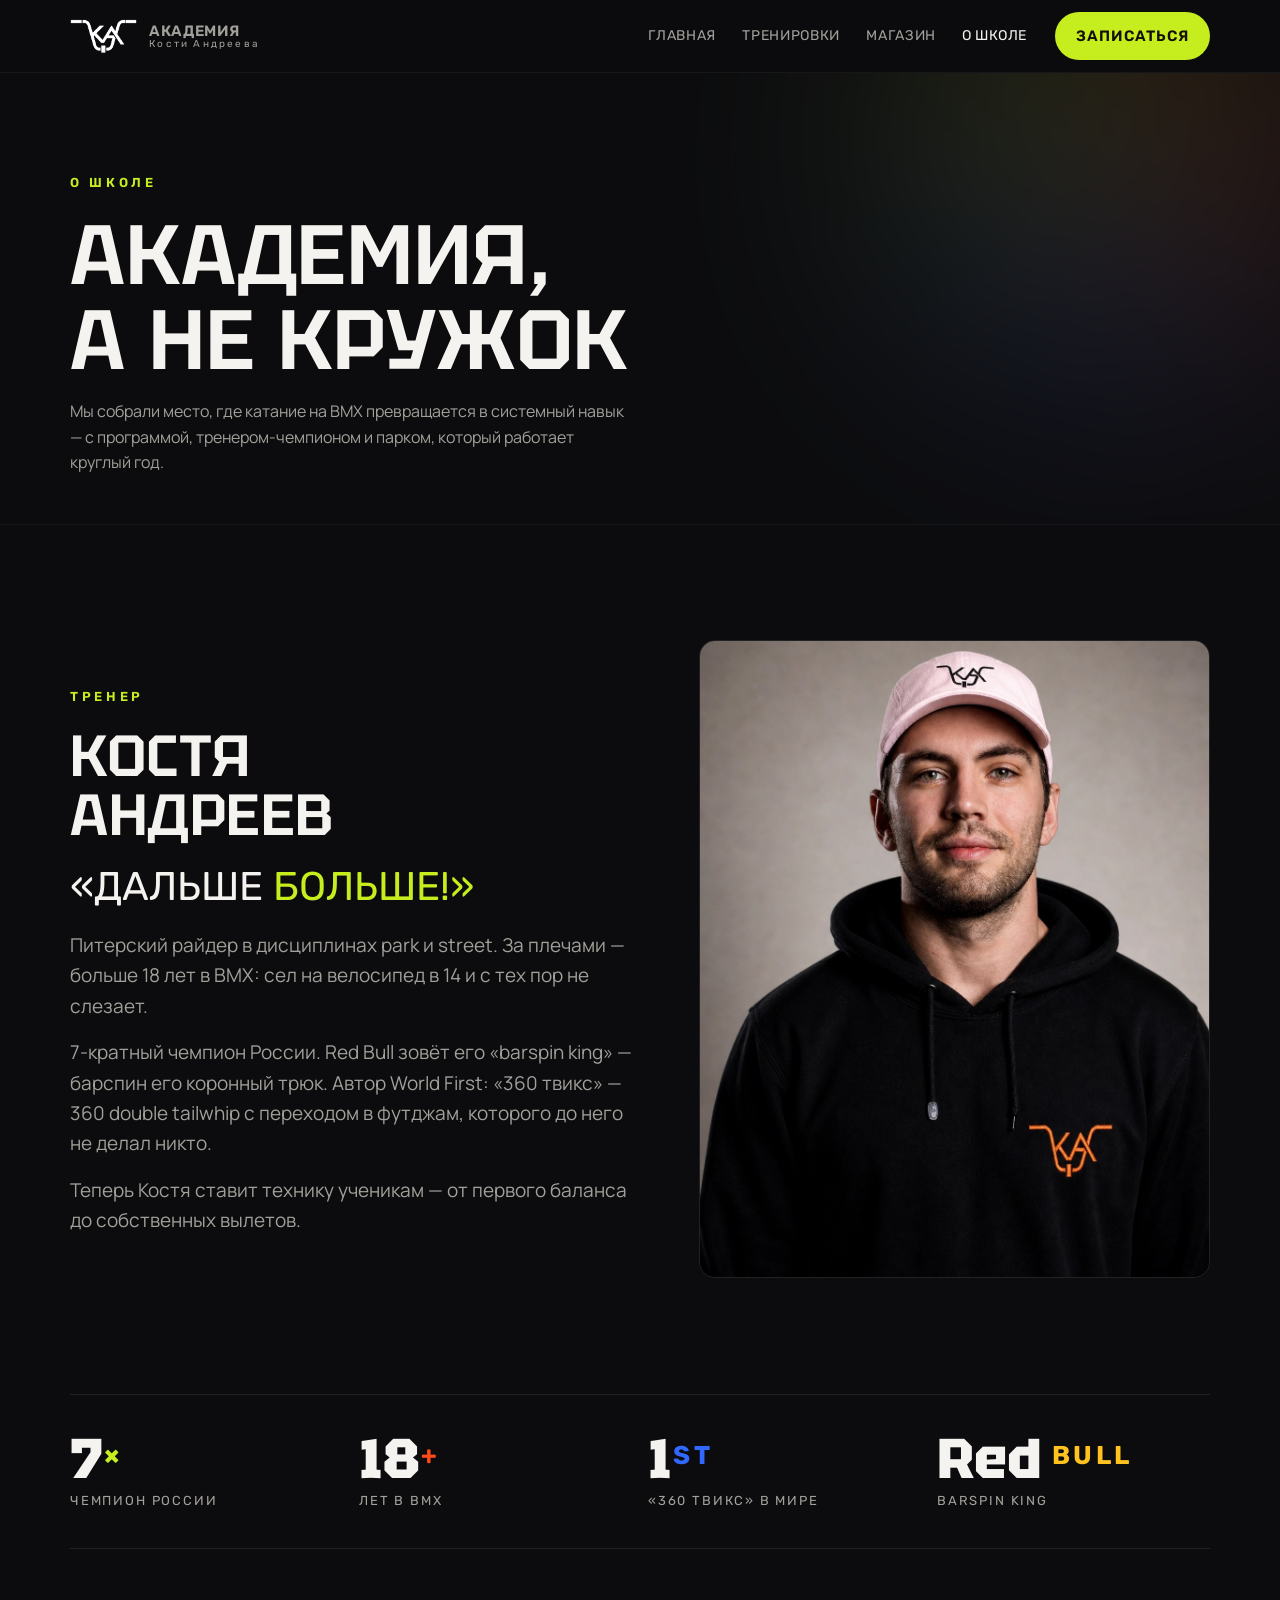
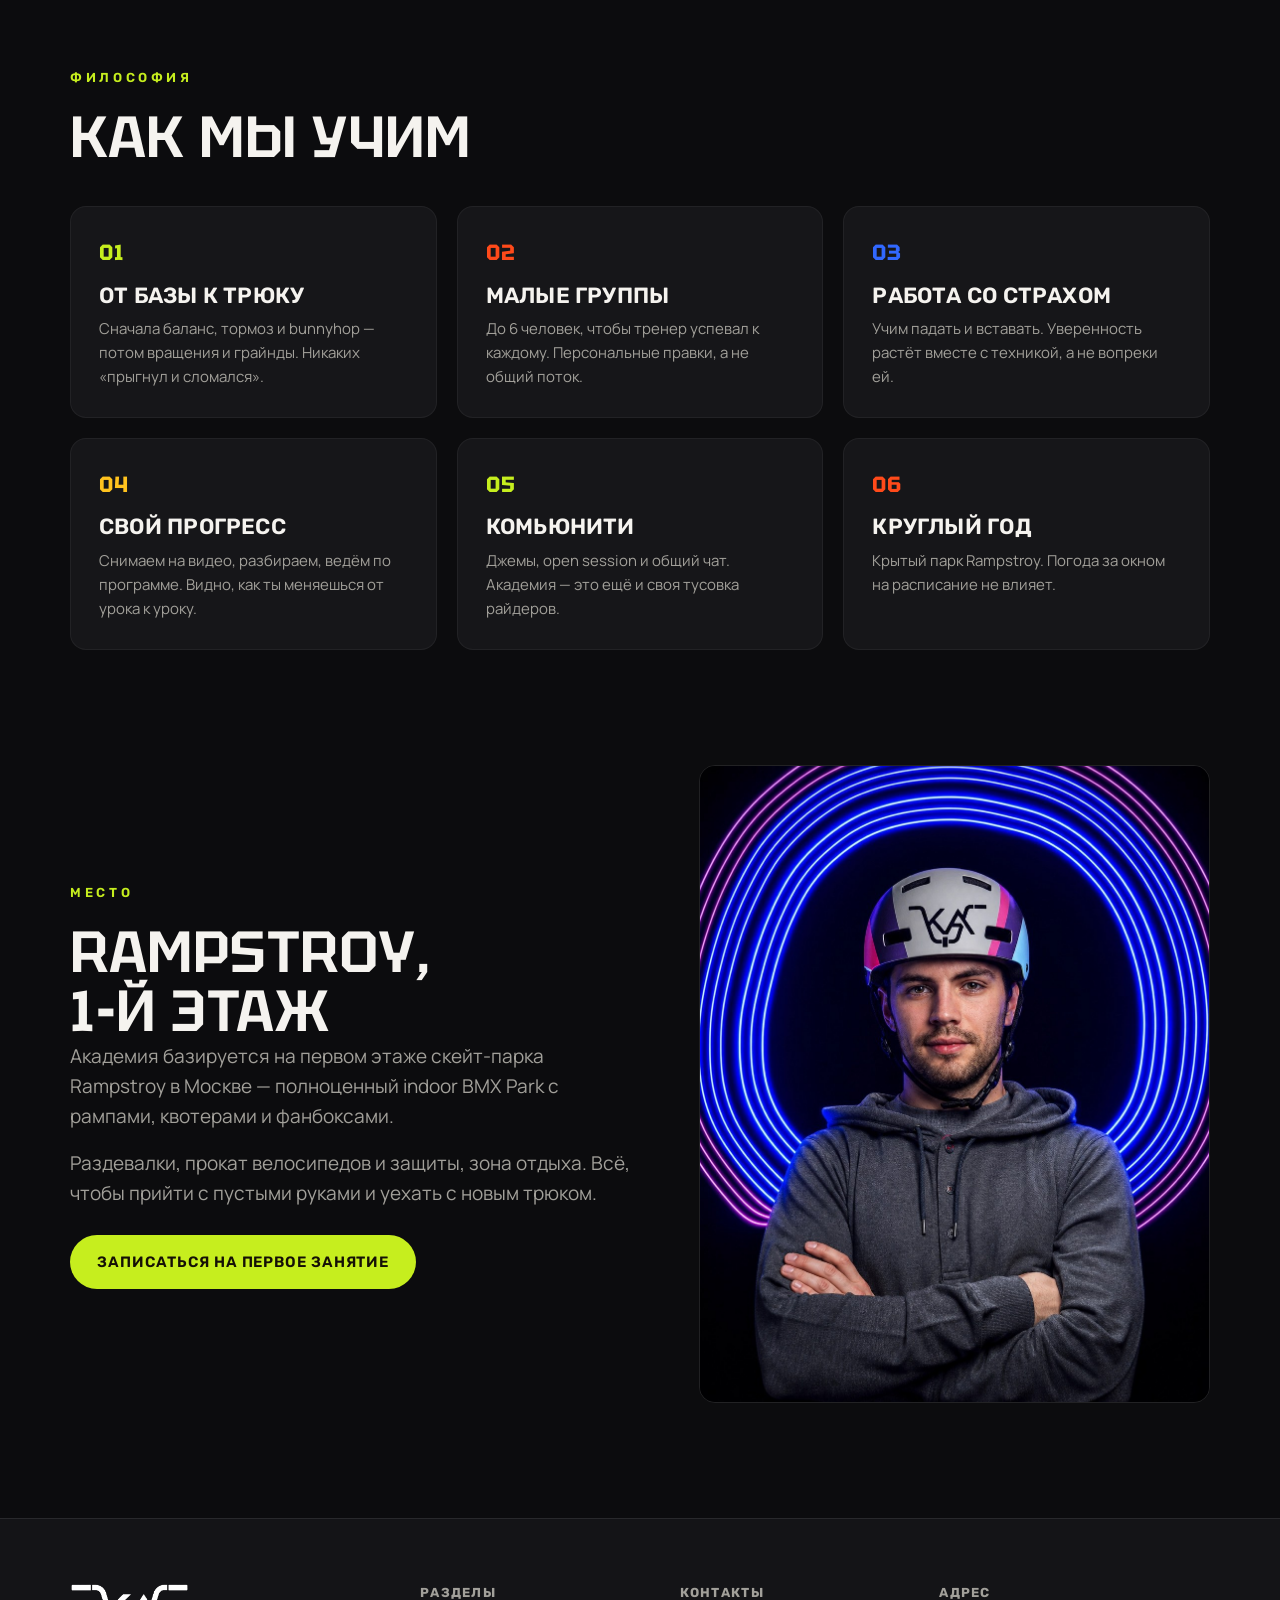
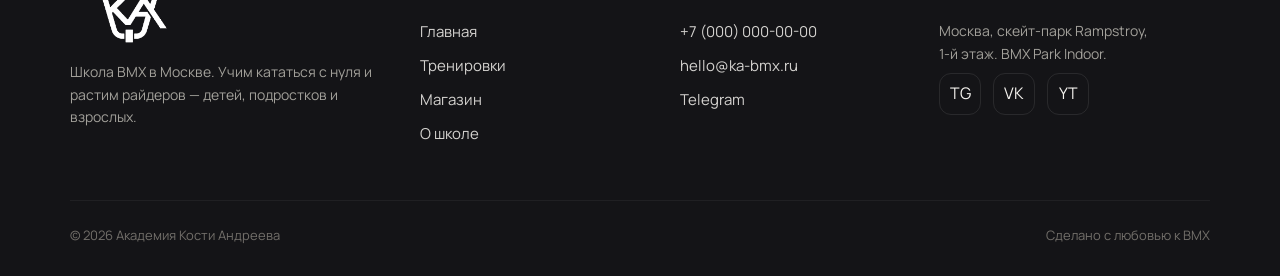
==== commit 676bc674: "Revert "Светлая тема + переключатель в шапке" This reverts commit 41124676cab9ba86bebd4950c1db94cd50" ====
--- a/about.html
+++ b/about.html
@@ -1,7 +1,6 @@
 <!DOCTYPE html>
 <html lang="ru">
 <head>
-<script>(function(){try{var t=localStorage.getItem("theme");if(t)document.documentElement.setAttribute("data-theme",t);}catch(e){}})();</script>
 <meta charset="UTF-8">
 <meta name="viewport" content="width=device-width, initial-scale=1">
 <title>О школе и тренере — Академия Кости Андреева</title>
@@ -28,7 +27,6 @@
       <a href="about.html" aria-current="page">О школе</a>
       <a class="btn btn-gold" href="training.html#zapis">Записаться</a>
     </div>
-    <button class="theme-toggle" id="themeToggle" aria-label="Переключить тему" title="Сменить тему"><svg class="i-sun" viewBox="0 0 24 24" fill="none" stroke="currentColor" stroke-width="2" stroke-linecap="round"><circle cx="12" cy="12" r="4"/><path d="M12 2v2M12 20v2M2 12h2M20 12h2M5 5l1.4 1.4M17.6 17.6 19 19M19 5l-1.4 1.4M6.4 17.6 5 19"/></svg><svg class="i-moon" viewBox="0 0 24 24" fill="currentColor"><path d="M21 12.8A9 9 0 1 1 11.2 3 7 7 0 0 0 21 12.8z"/></svg></button>
     <a class="btn btn-gold desk" href="training.html#zapis">Записаться</a>
     <button class="burger" aria-label="Меню"><span></span><span></span><span></span></button>
   </nav>
--- a/styles.css
+++ b/styles.css
@@ -111,28 +111,6 @@
 .grid .feat:nth-child(4n+4) .ic{color:var(--yellow)}
 .c-lime{color:var(--lime)}.c-blue{color:var(--blue)}.c-orange{color:var(--orange)}.c-yellow{color:var(--yellow)}
 
-/* светлая тема */
-[data-theme="light"]{
-  --bg:#f4f3ef;--bg-2:#ffffff;--bg-3:#ece9e3;--card:#ffffff;
-  --ink:#15151a;--muted:#5d5b56;--muted-2:#93918c;
-  --line:rgba(0,0,0,.13);--line-2:rgba(0,0,0,.07);
-}
-[data-theme="light"] .header{background:rgba(244,243,239,.82)}
-[data-theme="light"] .brand img,[data-theme="light"] .footer img.flogo{filter:invert(1)}
-[data-theme="light"] .hero h1{color:#f6f4ef}
-[data-theme="light"] .hero .lead{color:#d3d1cb}
-[data-theme="light"] .hero .tag{color:#c0beb8}
-[data-theme="light"] .hero-cta .btn-ghost{color:#f6f4ef;border-color:rgba(255,255,255,.28)}
-[data-theme="light"] .hero-cta .btn-ghost:hover{color:var(--lime);border-color:var(--lime)}
-
-/* переключатель темы */
-.theme-toggle{width:40px;height:40px;border-radius:10px;border:1px solid var(--line);background:transparent;color:var(--ink);cursor:pointer;display:grid;place-items:center;transition:.2s;flex:0 0 auto}
-.theme-toggle:hover{border-color:var(--lime);color:var(--lime)}
-.theme-toggle svg{width:18px;height:18px}
-.theme-toggle .i-moon{display:none}
-[data-theme="light"] .theme-toggle .i-sun{display:none}
-[data-theme="light"] .theme-toggle .i-moon{display:block}
-
 /* modal-превью мерча */
 .product{cursor:pointer}
 .modal{position:fixed;inset:0;z-index:100;display:none;align-items:center;justify-content:center;padding:20px}
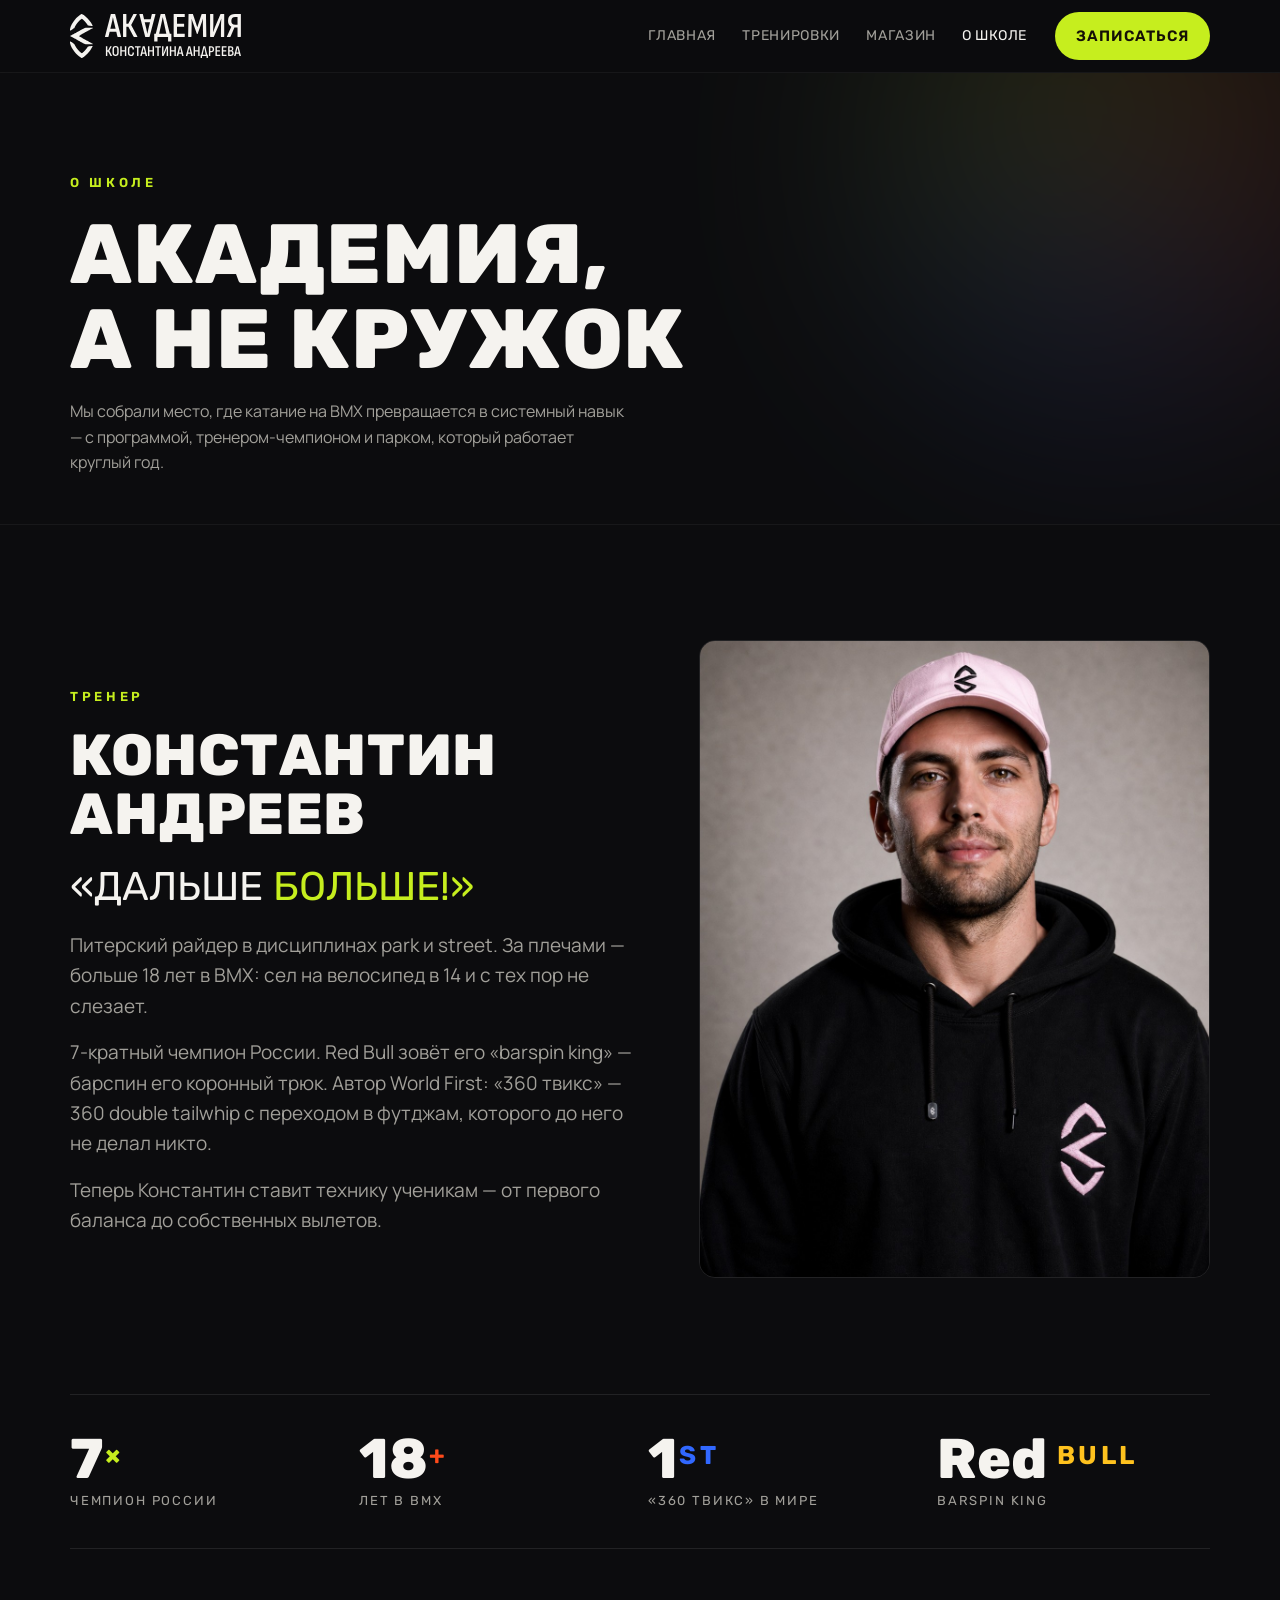
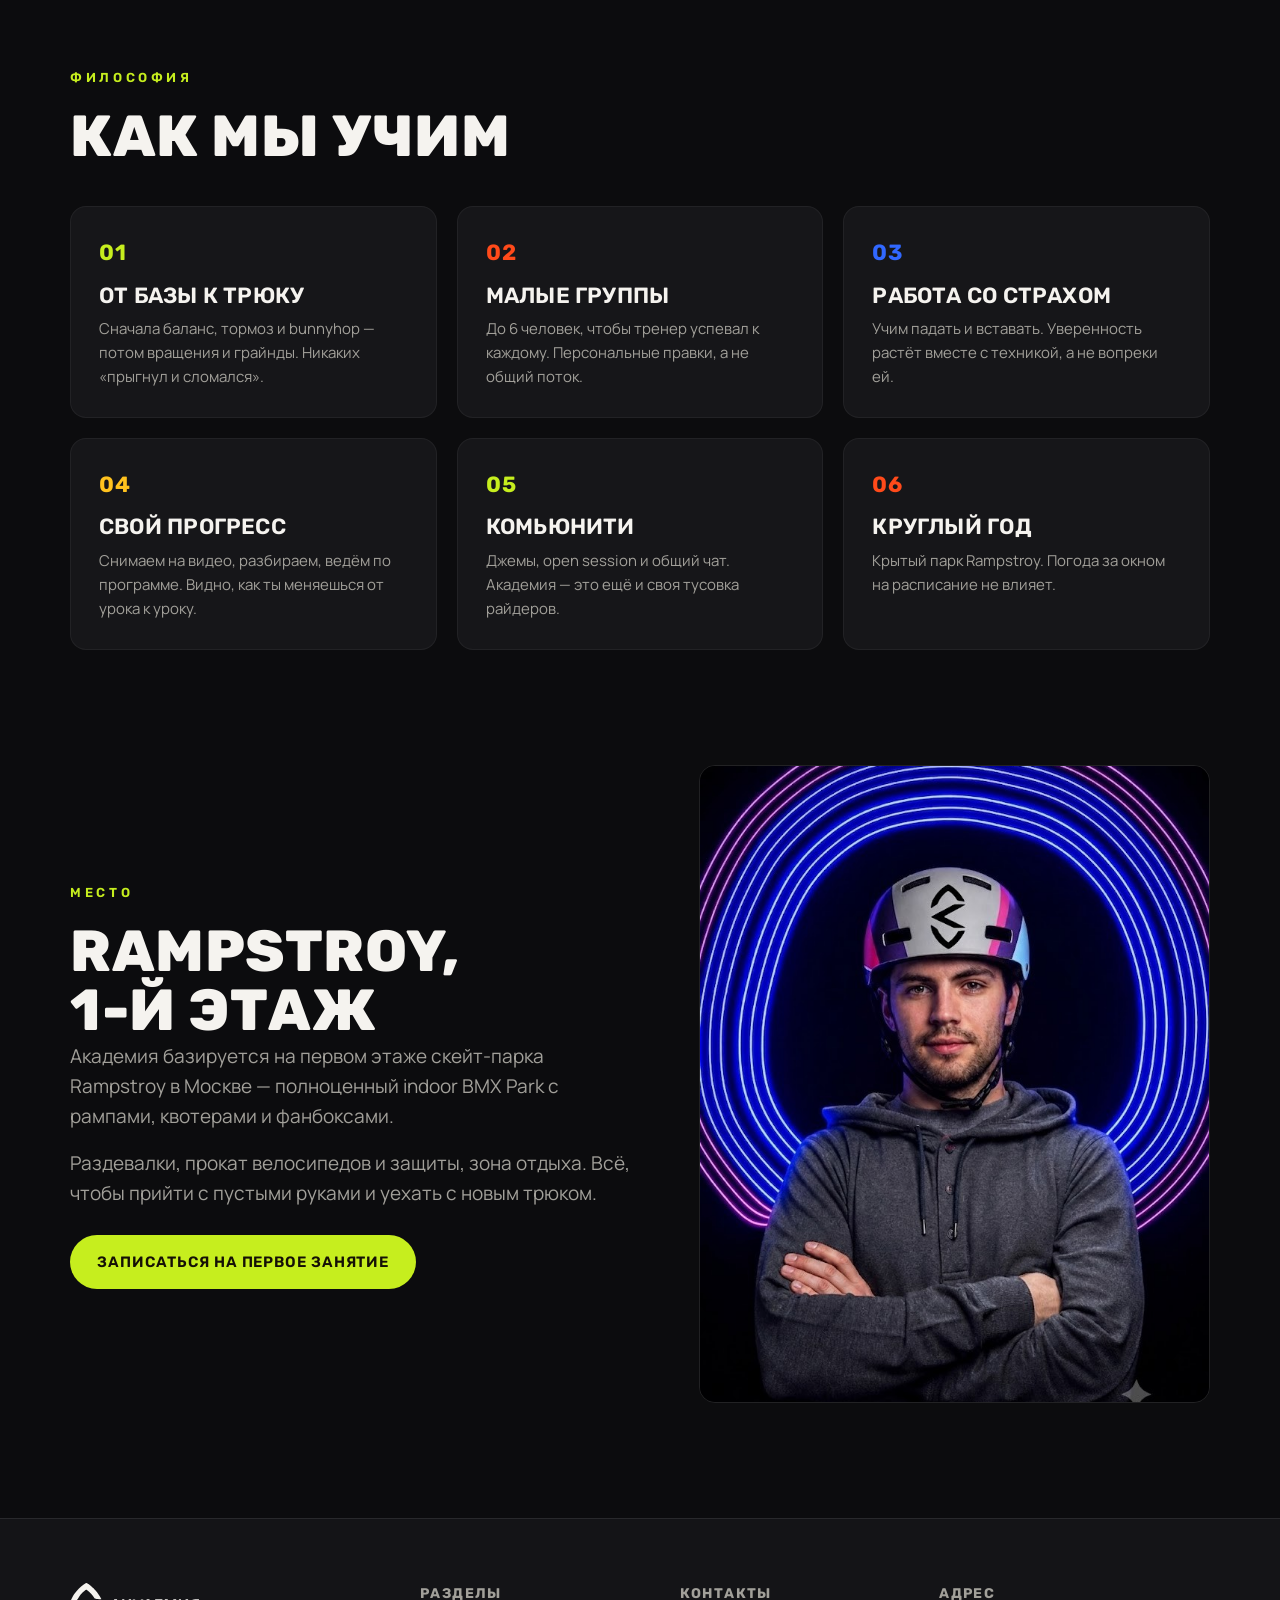
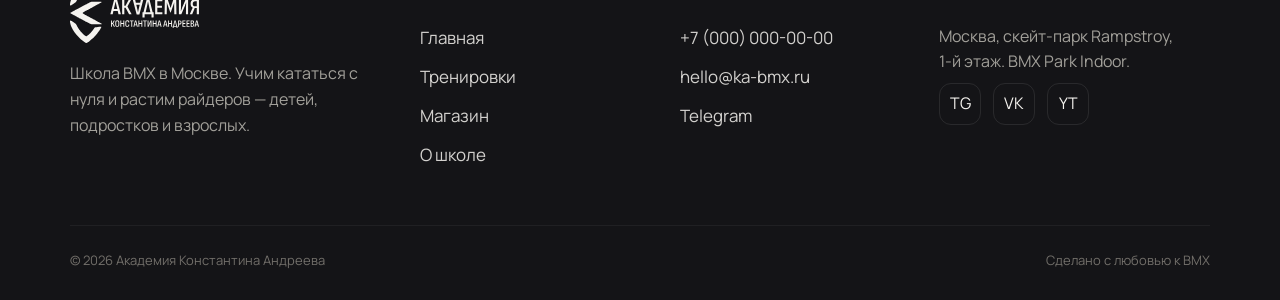
==== commit 586d5914: "Ребрендинг: новая эмблема-логотип, расширенный магазин, шрифт Rubik - логотип: официальные SVG (знак" ====
--- a/about.html
+++ b/about.html
@@ -3,13 +3,13 @@
 <head>
 <meta charset="UTF-8">
 <meta name="viewport" content="width=device-width, initial-scale=1">
-<title>О школе и тренере — Академия Кости Андреева</title>
-<meta name="description" content="Костя Андреев — 7× чемпион России по BMX, автор World First трюка «360 твикс», barspin king по версии Red Bull. История и философия академии.">
+<title>О школе и тренере — Академия Константина Андреева</title>
+<meta name="description" content="Константин Андреев — 7× чемпион России по BMX, автор World First трюка «360 твикс», barspin king по версии Red Bull. История и философия академии.">
 <link rel="icon" type="image/png" sizes="32x32" href="assets/logo/favicon-32.png">
 <link rel="apple-touch-icon" href="assets/logo/favicon-180.png">
 <link rel="preconnect" href="https://fonts.googleapis.com">
 <link rel="preconnect" href="https://fonts.gstatic.com" crossorigin>
-<link href="https://fonts.googleapis.com/css2?family=Tektur:wght@600;700;800;900&family=Rubik:wght@500;600;700;800;900&family=Manrope:wght@400;500;600;700&display=swap&subset=cyrillic,latin" rel="stylesheet">
+<link href="https://fonts.googleapis.com/css2?family=Rubik:wght@500;600;700;800;900&family=Manrope:wght@400;500;600;700&display=swap&subset=cyrillic,latin" rel="stylesheet">
 <link rel="stylesheet" href="styles.css">
 </head>
 <body>
@@ -17,8 +17,9 @@
 <header class="header">
   <nav class="nav container">
     <a class="brand" href="index.html">
-      <img src="assets/logo/logo-mark-white.png" alt="Логотип">
-      <span style="line-height:1"><b>Академия</b><span>Кости Андреева</span></span>
+      <img class="brand-mark" src="assets/logo/emblem-white.svg" alt="">
+      <img class="brand-text" src="assets/logo/logo-text-white.svg" alt="Академия Константина Андреева">
+      
     </a>
     <div class="nav-links" id="menu">
       <a href="index.html">Главная</a>
@@ -45,13 +46,13 @@
   <div class="container split">
     <div class="reveal">
       <div class="eyebrow">Тренер</div>
-      <h2 class="sec-title">Костя<br>Андреев</h2>
+      <h2 class="sec-title">Константин<br>Андреев</h2>
       <p class="quote">«Дальше <span class="g">больше!»</span></p>
       <p class="lead">Питерский райдер в дисциплинах park и street. За плечами — больше 18 лет в BMX: сел на велосипед в 14 и с тех пор не слезает.</p>
       <p class="lead" style="margin-top:16px">7-кратный чемпион России. Red Bull зовёт его «barspin king» — барспин его коронный трюк. Автор World First: «360 твикс» — 360 double tailwhip с переходом в футджам, которого до него не делал никто.</p>
-      <p class="lead" style="margin-top:16px">Теперь Костя ставит технику ученикам — от первого баланса до собственных вылетов.</p>
+      <p class="lead" style="margin-top:16px">Теперь Константин ставит технику ученикам — от первого баланса до собственных вылетов.</p>
     </div>
-    <div class="media reveal"><img src="assets/img/rider-hoodie.jpg" alt="Костя Андреев"></div>
+    <div class="media reveal"><img src="assets/img/rider-hoodie.jpg" alt="Константин Андреев"></div>
   </div>
 </section>
 
@@ -101,7 +102,7 @@
   <div class="container">
     <div class="f-grid">
       <div>
-        <img class="flogo" src="assets/logo/logo-mark-white.png" alt="Академия Кости Андреева">
+        <img class="flogo" src="assets/logo/logo-full-white.svg" alt="Академия Константина Андреева">
         <p class="small">Школа BMX в Москве. Учим кататься с нуля и растим райдеров — детей, подростков и взрослых.</p>
       </div>
       <div>
@@ -128,7 +129,7 @@
       </div>
     </div>
     <div class="f-bottom">
-      <span>© <span data-year>2026</span> Академия Кости Андреева</span>
+      <span>© <span data-year>2026</span> Академия Константина Андреева</span>
       <span>Сделано с любовью к BMX</span>
     </div>
   </div>
--- a/styles.css
+++ b/styles.css
@@ -12,7 +12,7 @@
   --orange:#ff4a1a;
   --blue:#3168ff;
   --yellow:#ffc21e;
-  --display:"Tektur","Rubik",Impact,sans-serif;
+  --display:"Rubik","Manrope",sans-serif;
   --line:rgba(255,255,255,.09);
   --line-2:rgba(255,255,255,.05);
   --neon-a:#3168ff;
@@ -41,7 +41,7 @@
   font-family:"Rubik",sans-serif;text-transform:uppercase;letter-spacing:.28em;
   font-size:13px;color:var(--gold);font-weight:600;display:inline-block;margin-bottom:18px;
 }
-.sec-title{font-family:var(--display);font-size:clamp(30px,5.4vw,58px)}
+.sec-title{font-family:var(--display);font-weight:800;font-size:clamp(30px,5.4vw,58px)}
 .lead{color:var(--muted);font-size:clamp(16px,2vw,19px);max-width:60ch}
 
 /* buttons */
@@ -62,7 +62,9 @@
 .header{position:sticky;top:0;z-index:50;background:rgba(12,12,14,.72);backdrop-filter:blur(14px);border-bottom:1px solid var(--line-2)}
 .nav{display:flex;align-items:center;gap:28px;height:72px}
 .brand{display:flex;align-items:center;gap:12px;margin-right:auto}
-.brand img{height:34px;width:auto}
+.brand img{width:auto}
+.brand-mark{height:44px}
+.brand-text{height:44px}
 .brand b{font-family:"Rubik",sans-serif;text-transform:uppercase;font-size:15px;letter-spacing:.04em;font-weight:600;line-height:1}
 .brand span{display:block;font-size:10px;letter-spacing:.22em;color:var(--muted);font-family:"Rubik",sans-serif}
 .nav-links{display:flex;gap:26px;align-items:center}
@@ -85,13 +87,14 @@
   background:conic-gradient(from 200deg,var(--neon-a),var(--neon-b),var(--neon-c),var(--neon-a));
   filter:blur(120px);opacity:.22;pointer-events:none}
 .hero-inner{position:relative;z-index:1;padding-top:60px;padding-bottom:60px}
-.hero h1{font-family:var(--display);font-size:clamp(42px,9.4vw,116px);letter-spacing:-.01em}
+.hero h1{font-family:var(--display);font-weight:800;font-size:clamp(42px,11vw,118px);letter-spacing:-.01em}
 .hero h1 .g{color:var(--gold)}
 .hero .tag{font-family:"Rubik",sans-serif;text-transform:uppercase;letter-spacing:.3em;color:var(--muted);font-size:clamp(12px,2.4vw,16px);margin-bottom:22px}
 .hero .lead{margin:22px 0 34px;max-width:34ch}
 .hero-cta{display:flex;gap:14px;flex-wrap:wrap}
-.hero-mark{position:absolute;right:2%;bottom:6%;width:min(38vw,420px);opacity:.9;z-index:1;pointer-events:none}
+.hero-mark{position:absolute;right:5%;top:50%;transform:translateY(-50%);height:min(78vh,560px);width:auto;opacity:.9;z-index:1;pointer-events:none}
 @media(max-width:820px){.hero-mark{display:none}}
+@media(max-width:600px){.brand-mark{height:38px}.brand-text{height:38px}}
 
 /* stats */
 .stats{display:grid;grid-template-columns:repeat(4,1fr);gap:16px;border-top:1px solid var(--line);border-bottom:1px solid var(--line);padding:36px 0}
@@ -113,6 +116,8 @@
 
 /* modal-превью мерча */
 .product{cursor:pointer}
+.cat-head{margin:46px 0 22px}
+.cat-head:first-child{margin-top:0}
 .modal{position:fixed;inset:0;z-index:100;display:none;align-items:center;justify-content:center;padding:20px}
 .modal.open{display:flex}
 .modal-ov{position:absolute;inset:0;background:rgba(6,6,8,.82);backdrop-filter:blur(6px)}
@@ -122,8 +127,8 @@
 .modal-info{padding:clamp(24px,4vw,40px);display:flex;flex-direction:column}
 .modal-close{position:absolute;top:14px;right:14px;z-index:2;width:40px;height:40px;border-radius:50%;border:1px solid var(--line);background:rgba(0,0,0,.45);color:var(--ink);font-size:22px;line-height:1;cursor:pointer;display:grid;place-items:center;transition:.2s}
 .modal-close:hover{border-color:var(--lime);color:var(--lime)}
-.modal-info h3{font-family:var(--display);font-size:clamp(24px,3vw,34px);margin-bottom:6px}
-.modal-price{font-family:var(--display);font-size:28px;color:var(--lime);margin:4px 0 18px}
+.modal-info h3{font-family:var(--display);font-weight:800;font-size:clamp(24px,3vw,34px);margin-bottom:6px}
+.modal-price{font-family:var(--display);font-weight:800;font-size:28px;color:var(--lime);margin:4px 0 18px}
 .modal-info p{color:var(--muted);font-size:15px;margin-bottom:22px}
 .modal-lbl{font-family:"Rubik",sans-serif;text-transform:uppercase;letter-spacing:.1em;font-size:12px;color:var(--muted);margin-bottom:10px}
 .chips{display:flex;flex-wrap:wrap;gap:8px;margin-bottom:22px}
@@ -191,7 +196,7 @@
 .band{background:var(--card);border:1px solid var(--line);border-radius:24px;padding:clamp(34px,6vw,64px);text-align:center;position:relative;overflow:hidden}
 .band::before{content:"";position:absolute;left:0;right:0;top:0;height:4px;background:linear-gradient(90deg,var(--lime) 0 25%,var(--blue) 25% 50%,var(--orange) 50% 75%,var(--yellow) 75% 100%)}
 .band>*{position:relative}
-.band h2{font-family:var(--display);font-size:clamp(28px,5.6vw,56px)}
+.band h2{font-family:var(--display);font-weight:800;font-size:clamp(28px,5.6vw,56px)}
 .band p{color:var(--muted);margin:16px auto 30px;max-width:44ch}
 
 /* about / features */
@@ -206,10 +211,10 @@
 @media(max-width:860px){.f-grid{grid-template-columns:1fr 1fr}}
 @media(max-width:520px){.f-grid{grid-template-columns:1fr}}
 .footer img.flogo{height:60px;width:auto;margin-bottom:18px}
-.footer h4{font-family:"Rubik",sans-serif;text-transform:uppercase;letter-spacing:.1em;font-size:13px;color:var(--muted);margin-bottom:16px}
-.footer a.fl{display:block;color:var(--ink);opacity:.85;margin-bottom:10px;font-size:15px;transition:color .2s}
+.footer h4{font-family:"Rubik",sans-serif;text-transform:uppercase;letter-spacing:.1em;font-size:14px;color:var(--muted);margin-bottom:18px}
+.footer a.fl{display:block;color:var(--ink);opacity:.85;margin-bottom:12px;font-size:17px;transition:color .2s}
 .footer a.fl:hover{color:var(--gold)}
-.footer p.small{color:var(--muted);font-size:14px}
+.footer p.small{color:var(--muted);font-size:16px}
 .socials{display:flex;gap:12px;margin-top:8px}
 .socials a{width:42px;height:42px;border:1px solid var(--line);border-radius:12px;display:grid;place-items:center;color:var(--ink);transition:.2s}
 .socials a:hover{border-color:var(--gold);color:var(--gold)}
@@ -218,7 +223,7 @@
 /* page hero (inner pages) */
 .phero{padding:clamp(48px,8vw,96px) 0 clamp(28px,4vw,48px);border-bottom:1px solid var(--line-2);position:relative;overflow:hidden}
 .phero .hero-glow{opacity:.16;width:480px;height:480px;right:-80px;top:-140px}
-.phero h1{font-family:var(--display);font-size:clamp(38px,8vw,84px)}
+.phero h1{font-family:var(--display);font-weight:800;font-size:clamp(34px,8vw,84px)}
 .phero p{color:var(--muted);margin-top:16px;max-width:56ch}
 
 /* reveal */
